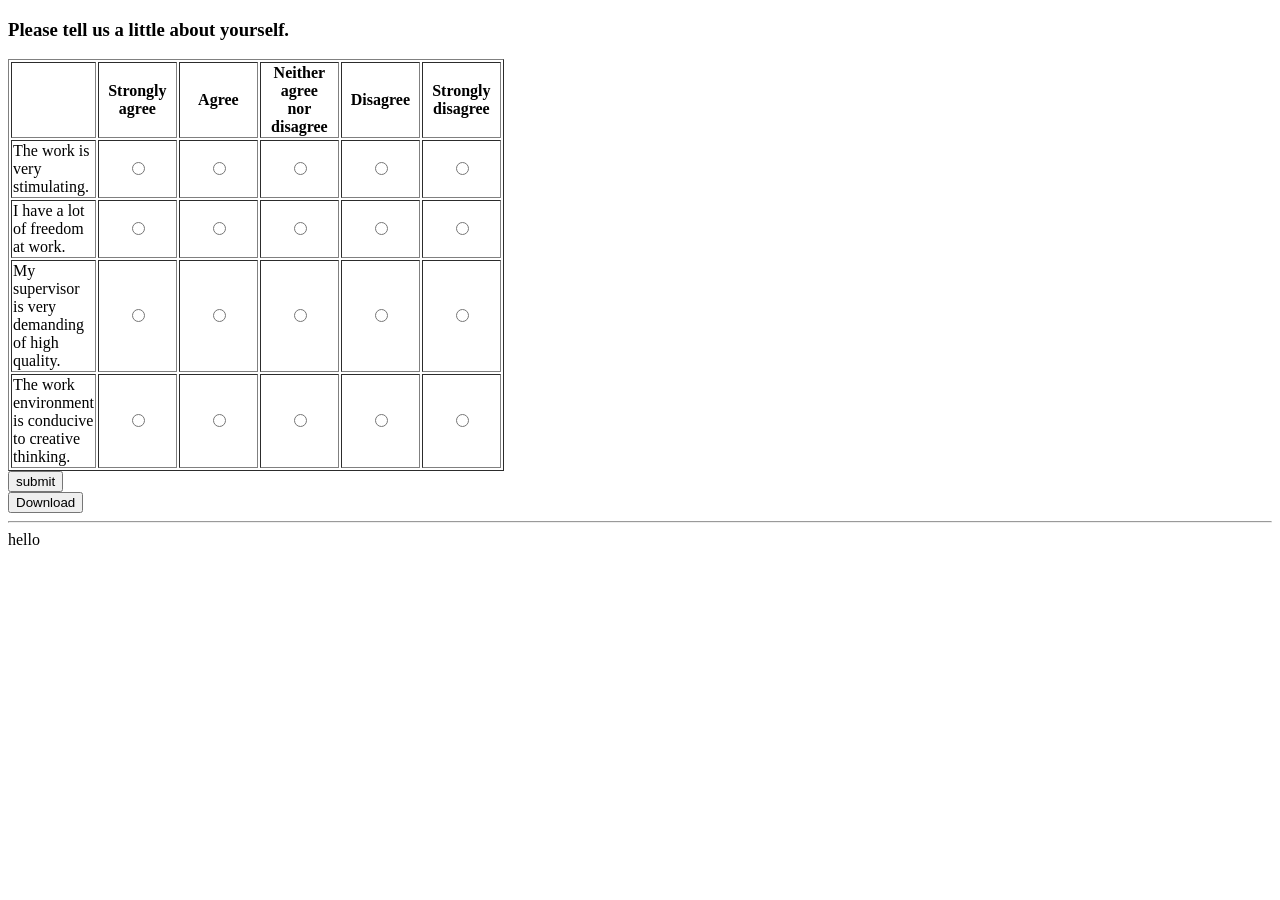
==== index.html @ d1c9959c "main page" ====
<!DOCTYPE html>
<html>
<head>
<!-- Site Title -->
<script type="text/javascript">var publication_date = "December 20, 2018";</script>
<script type="text/javascript">var blog_title = "Online Encryption and Decryption";</script>
<script type="text/javascript" src="js/blog_head.js"></script>
<link rel="stylesheet" href="stylesheets/crypto.css">
<link rel="stylesheet" type="text/css" href="stylesheets/stylesheet.css" media="screen">
<link rel="stylesheet" type="text/css" href="stylesheets/print.css" media="print">
<!-- jQuery library -->
<script src="https://ajax.googleapis.com/ajax/libs/jquery/3.3.1/jquery.min.js"></script>

<!-- Main JavaScript -->
<!-- Crypto Libraries -->

</head>

<body>
<script type="text/javascript" src="js/blog_header.js"></script>

<script type="text/javascript">


function submitForm() {

    var a1 = document.querySelector('input[name="q1"]:checked').value;
    var a2 = document.querySelector('input[name="q2"]:checked').value;
    var c1 = Number(a1) + Number(a2)
    var a3 = document.querySelector('input[name="q3"]:checked').value;
    var a4 = document.querySelector('input[name="q4"]:checked').value;
    var c2 = Number(a3) + Number(a4)
    var res = '';
    if (c1 > c2){
      res = 'Fuck';
    }
    else{
      res = 'open';
    }

    document.getElementById("d").textContent  = res;
    
    return false;



    }

</script>



<div id="main_content_wrap" class="outer">
    <section id="main_content" class="inner">
      


      <FORM >

        <H3>Please tell us a little about yourself. </H3>
        
        
        
        <P>
        
        <TABLE BORDER>
        
        <TR ALIGN=CENTER>
        <TD WIDTH=75> </TD>
        <TD WIDTH=75><B>Strongly<br>agree</B></TD>
        <TD WIDTH=75><B>Agree</B></TD>
        <TD WIDTH=75><B>Neither<br>agree<br>nor<br>disagree</B></TD>
        <TD WIDTH=75><B>Disagree</B></TD>
        <TD WIDTH=75><B>Strongly<br>disagree</B></TD>
        </TR>
        
        <TR ALIGN=CENTER>
        <TD  ALIGN=LEFT>
          The work is very stimulating.</TD>
        <TD><INPUT TYPE="RADIO" NAME="q1" VALUE="1"></TD>
        <TD><INPUT TYPE="RADIO" NAME="q1" VALUE="2"></TD>
        <TD><INPUT TYPE="RADIO" NAME="q1" VALUE="3"></TD>
        <TD><INPUT TYPE="RADIO" NAME="q1" VALUE="4"></TD>
        <TD><INPUT TYPE="RADIO" NAME="q1" VALUE="5"></TD>
        </TR>
        
        <TR ALIGN=CENTER>
        <TD  ALIGN=LEFT>
          I have a lot of freedom at work.</TD>
        <TD><INPUT TYPE="RADIO" NAME="q2" VALUE="1"></TD>
        <TD><INPUT TYPE="RADIO" NAME="q2" VALUE="2"></TD>
        <TD><INPUT TYPE="RADIO" NAME="q2" VALUE="3"></TD>
        <TD><INPUT TYPE="RADIO" NAME="q2" VALUE="4"></TD>
        <TD><INPUT TYPE="RADIO" NAME="q2" VALUE="5"></TD>
        </TR>
        
        <TR ALIGN=CENTER>
        <TD  ALIGN=LEFT>
           My supervisor is very demanding of high quality.</TD>
        <TD><INPUT TYPE="RADIO" NAME="q3" VALUE="1"></TD>
        <TD><INPUT TYPE="RADIO" NAME="q3" VALUE="2"></TD>
        <TD><INPUT TYPE="RADIO" NAME="q3" VALUE="3"></TD>
        <TD><INPUT TYPE="RADIO" NAME="q3" VALUE="4"></TD>
        <TD><INPUT TYPE="RADIO" NAME="q3" VALUE="5"></TD>
        </TR>
        
        <TR ALIGN=CENTER>
        <TD  ALIGN=LEFT>
        The work environment is conducive to creative thinking.</TD>
        <TD><INPUT TYPE="RADIO" NAME="q4" VALUE="1"></TD>
        <TD><INPUT TYPE="RADIO" NAME="q4" VALUE="2"></TD>
        <TD><INPUT TYPE="RADIO" NAME="q4" VALUE="3"></TD>
        <TD><INPUT TYPE="RADIO" NAME="q4" VALUE="4"></TD>
        <TD><INPUT TYPE="RADIO" NAME="q4" VALUE="5"></TD>
        </TR>
        
        </TABLE>
        
     
        <input type="submit" onclick="submitForm()" value="submit" />
        <div>
        <button onclick="submitForm();">Download</button>
      </div>


        <HR>
        
        </FORM>
        <div id='d'>

          <span>hello</span>
        </div>

    </div>
    
  </section>
  <div id='d'></div>

</div>
<script type="text/javascript" src="js/blog_footer.js"></script>
</body>
</html>
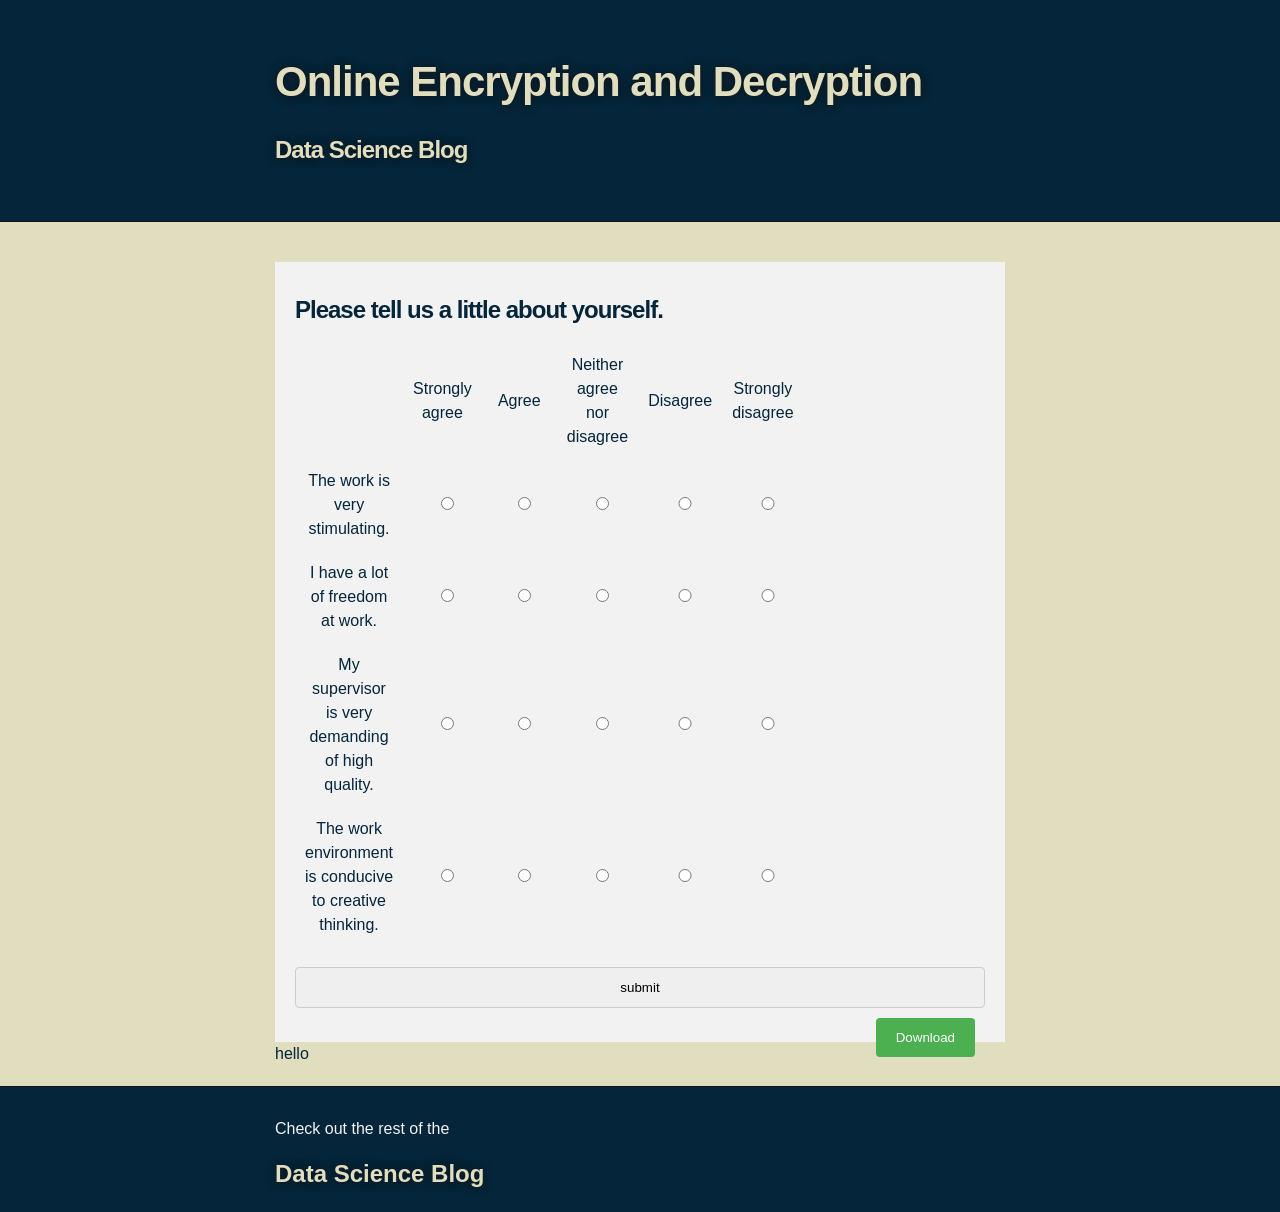
==== commit 39a77a9b: "initiating hackathon" ====
--- a/index.html
+++ b/index.html
@@ -32,14 +32,14 @@
     var c2 = Number(a3) + Number(a4)
     var res = '';
     if (c1 > c2){
-      res = 'Fuck';
+      res = 'trait1';
     }
     else{
-      res = 'open';
+      res = 'train2';
     }
 
     document.getElementById("d").textContent  = res;
-    
+    alert(res)
     return false;
 
 
--- a/stylesheets/crypto.css
+++ b/stylesheets/crypto.css
@@ -0,0 +1,69 @@
+input, select, textarea {
+    width: 100%;
+    padding: 12px;
+    border: 1px solid #ccc;
+    border-radius: 4px;
+    resize: vertical;
+}
+
+label {
+    padding: 12px 12px 12px 0;
+    display: inline-block;
+}
+
+button {
+    background-color: #4CAF50;
+    color: white;
+    padding: 12px 20px;
+    border: none;
+    border-radius: 4px;
+    cursor: pointer;
+    float: right;
+	margin: 10px;
+}
+
+input[type=submit]:hover {
+    background-color: #45a049;
+}
+
+.container {
+    border-radius: 5px;
+    background-color: #f2f2f2;
+    padding: 20px;
+	
+}
+
+.col-25 {
+    float: left;
+    width: 25%;
+    margin-top: 6px;
+}
+
+.col-75 {
+    float: left;
+    width: 75%;
+    margin-top: 6px;
+}
+
+/* Clear floats after the columns */
+.row:after {
+    content: "";
+    display: table;
+    clear: both;
+}
+
+.heading-alignment{
+	padding-bottom: 60px;
+}
+
+/* Responsive layout - when the screen is less than 600px wide, make the two columns stack on top of each other instead of next to each other */
+@media screen and (max-width: 600px) {
+    .col-25, .col-75, input[type=submit] {
+        width: 100%;
+        margin-top: 0;
+    }
+}
+
+* {
+    box-sizing: border-box;
+}
--- a/stylesheets/stylesheet.css
+++ b/stylesheets/stylesheet.css
@@ -0,0 +1,456 @@
+/*******************************************************************************
+Slate Theme for GitHub Pages
+by Jason Costello, @jsncostello
+modified slightly by Brandon Rohrer
+And Finally modified by Sheikh Hanif
+"""
+This Complete blog layout is inspired by the design of Brandon Rohrer github blog
+I have modified it according to my need. Special Thanks to Sir "Brandom Rohrer"
+*******************************************************************************/
+
+@import url(github-light.css);
+
+/*******************************************************************************
+MeyerWeb Reset
+*******************************************************************************/
+
+html, body, div, span, applet, object, iframe,
+h1, h2, h3, h4, h5, h6, p, blockquote, pre,
+a, abbr, acronym, address, big, cite, code,
+del, dfn, em, img, ins, kbd, q, s, samp,
+small, strike, strong, sub, sup, tt, var,
+b, u, i, center,
+dl, dt, dd, ol, ul, li,
+fieldset, form, label, legend,
+table, caption, tbody, tfoot, thead, tr, th, td,
+article, aside, canvas, details, embed,
+figure, figcaption, footer, header, hgroup,
+menu, nav, output, ruby, section, summary,
+time, mark, audio, video {
+  margin: 0;
+  padding: 0;
+  border: 0;
+  font: inherit;
+  vertical-align: baseline;
+}
+
+/* HTML5 display-role reset for older browsers */
+article, aside, details, figcaption, figure,
+footer, header, hgroup, menu, nav, section {
+  display: block;
+}
+
+ol, ul {
+  list-style: none;
+}
+
+table {
+  border-collapse: collapse;
+  border-spacing: 0;
+}
+
+/*******************************************************************************
+Theme Styles
+*******************************************************************************/
+/*
+Retro Rocks palette from SlideStream
+https://www.slideteam.net/blog/9-beautiful-color-palettes-for-designing-powerful-powerpoint-slides/
+#04253a : dark blue
+#e1ddbf : tan
+#4c837a : green
+*/
+
+body {
+  box-sizing: border-box;
+  /*color:#373737;*/
+  color: #04253a;
+  /* background: #212121; */
+  background: #4c837a;
+  font-size: 16px;
+  font-family: 'Myriad Pro', Calibri, Helvetica, Arial, sans-serif;
+  line-height: 1.5;
+  -webkit-font-smoothing: antialiased;
+}
+
+h1, h2, h3, h4, h5, h6 {
+  margin: 10px 0;
+  font-weight: 700;
+  /*color:#222222;*/
+  color: #04253a;
+  font-family: 'Lucida Grande', 'Calibri', Helvetica, Arial, sans-serif;
+  letter-spacing: -1px;
+}
+
+h1 {
+  font-size: 36px;
+  font-weight: 700;
+}
+
+h2 {
+  padding-bottom: 10px;
+  font-size: 32px;
+}
+
+h3 {
+  font-size: 24px;
+}
+
+h4 {
+  font-size: 21px;
+}
+
+h5 {
+  font-size: 18px;
+}
+
+h6 {
+  font-size: 16px;
+}
+
+p {
+  margin: 10px 0 15px 0;
+}
+
+footer p {
+  color: #f2f2f2;
+}
+
+a {
+  text-decoration: none;
+  text-shadow: none;
+  font-weight: 700;
+  color: #000000;
+
+  transition: color 0.5s ease;
+  transition: text-shadow 0.5s ease;
+  -webkit-transition: color 0.5s ease;
+  -webkit-transition: text-shadow 0.5s ease;
+  -moz-transition: color 0.5s ease;
+  -moz-transition: text-shadow 0.5s ease;
+  -o-transition: color 0.5s ease;
+  -o-transition: text-shadow 0.5s ease;
+  -ms-transition: color 0.5s ease;
+  -ms-transition: text-shadow 0.5s ease;
+}
+
+a:visited {
+  /* color: #505050; */
+  color: #4c837a;
+}
+
+a:hover, a:focus {
+  color: #303030;
+  text-decoration: underline;
+}
+
+footer a {
+  color: #F2F2F2;
+  font-weight: 700;
+  text-decoration: none;
+}
+
+em {
+  font-style: italic;
+}
+
+strong {
+  font-weight: bold;
+}
+
+img {
+  display: block;
+  max-width: 739px;
+  padding: 5px;
+  border: 1px solid #ebebeb;
+  margin: 0 auto;
+
+  box-shadow: 0 0 5px #ebebeb;
+  -webkit-box-shadow: 0 0 5px #ebebeb;
+  -moz-box-shadow: 0 0 5px #ebebeb;
+  -o-box-shadow: 0 0 5px #ebebeb;
+  -ms-box-shadow: 0 0 5px #ebebeb;
+}
+
+p img {
+  display: inline;
+  margin: 0;
+  padding: 0;
+  vertical-align: middle;
+  text-align: center;
+  border: none;
+}
+
+pre, code {
+  width: 100%;
+  /*
+  color: #222;
+  background-color: #fff;
+  */
+  color: #4c837a;
+  background: #04253a;
+  font-family: Monaco, "Bitstream Vera Sans Mono", "Lucida Console", Terminal, monospace;
+  font-size: 16px;
+
+  border-radius: 2px;
+  -moz-border-radius: 2px;
+  -webkit-border-radius: 2px;
+}
+
+pre {
+  width: 100%;
+  padding: 10px;
+  box-shadow: 0 0 10px rgba(0,0,0,.1);
+  overflow: auto;
+}
+
+code {
+  padding: 3px;
+  margin: 0 3px;
+  box-shadow: 0 0 10px rgba(0,0,0,.1);
+}
+
+pre code {
+  display: block;
+  box-shadow: none;
+}
+
+blockquote {
+  color: #666;
+  margin-bottom: 20px;
+  padding: 0 0 0 20px;
+  border-left: 3px solid #bbb;
+}
+
+ul, ol, dl {
+  margin-bottom: 15px
+}
+
+ul {
+  list-style-position: inside;
+  list-style: disc;
+  list-style-type: none;
+  padding-left: 20px;
+}
+
+ol {
+  list-style-position: inside;
+  list-style: decimal;
+  padding-left: 20px;
+}
+
+dl dt {
+  font-weight: bold;
+}
+
+dl dd {
+  padding-left: 20px;
+  font-style: italic;
+}
+
+dl p {
+  padding-left: 20px;
+  font-style: italic;
+}
+
+hr {
+  height: 1px;
+  margin-bottom: 5px;
+  border: none;
+  background: url('../images/bg_hr.png') repeat-x center;
+}
+
+table {
+  margin-bottom: 20px;
+  text-align: right;
+ }
+
+th {
+  font-family: 'Lucida Grande', 'Helvetica Neue', Helvetica, Arial, sans-serif;
+  padding: 10px;
+  background: #373737;
+  color: #fff;
+ }
+
+td {
+  padding: 10px;
+  vertical-align: middle;
+  text-align: center;
+ }
+
+form {
+  background: #f2f2f2;
+  padding: 20px;
+}
+
+/*******************************************************************************
+Full-Width Styles
+*******************************************************************************/
+
+.outer {
+  width: 100%;
+}
+
+.inner {
+  position: relative;
+  max-width: 750px;
+  padding: 20px 10px;
+  margin: 0 auto;
+}
+
+#forkme_banner {
+  display: block;
+  position: absolute;
+  top:0;
+  right: 10px;
+  z-index: 10;
+  padding: 10px 50px 10px 10px;
+  color: #fff;
+  background: url('../images/blacktocat.png') #0090ff no-repeat 95% 50%;
+  font-weight: 700;
+  box-shadow: 0 0 10px rgba(0,0,0,.5);
+  border-bottom-left-radius: 2px;
+  border-bottom-right-radius: 2px;
+}
+
+#header_wrap {
+  /* background: #212121;
+  background: -moz-linear-gradient(top, #373737, #212121);
+  background: -webkit-linear-gradient(top, #373737, #212121);
+  background: -ms-linear-gradient(top, #373737, #212121);
+  background: -o-linear-gradient(top, #373737, #212121);
+  background: linear-gradient(top, #373737, #212121);
+  */
+  background: #04253a;
+  /* background: -moz-linear-gradient(top, #08293f, #04253a);
+  background: -webkit-linear-gradient(top, #08293f, #04253a);
+  background: -ms-linear-gradient(top, #08293f, #04253a);
+  background: -o-linear-gradient(top, #08293f, #04253a);
+  background: linear-gradient(top, #08293f, #04253a); */
+}
+
+#header_wrap .inner {
+  padding: 50px 10px 30px 10px;
+}
+
+
+#project_title {
+  margin: 0;
+  /* color: #fff; */
+  color: #e1ddbf;
+  font-size: 42px;
+  font-weight: 700;
+  text-shadow: #111 0px 0px 10px;
+  text-decoration: none;
+}
+
+#project_tagline {
+  /* color: #fff; */
+  color: #e1ddbf;
+  font-size: 24px;
+  font-weight: 700;
+  background: none;
+  text-shadow: #111 0px 0px 10px;
+  text-decoration: none;
+}
+
+.zip_download_link {
+  display: block;
+  float: right;
+  width: 90px;
+  height:70px;
+  text-indent: -5000px;
+  overflow: hidden;
+  background: url(../images/sprite_download.png) no-repeat bottom left;
+}
+
+.tar_download_link {
+  display: block;
+  float: right;
+  width: 90px;
+  height:70px;
+  text-indent: -5000px;
+  overflow: hidden;
+  background: url(../images/sprite_download.png) no-repeat bottom right;
+  margin-left: 10px;
+}
+
+.zip_download_link:hover {
+  background: url(../images/sprite_download.png) no-repeat top left;
+}
+
+.tar_download_link:hover {
+  background: url(../images/sprite_download.png) no-repeat top right;
+}
+<!--
+#main_content_wrap {
+  /* background: #f2f2f2; */
+  background: #e1ddbf;
+  border-top: 1px solid #111;
+  border-bottom: 1px solid #111;
+}
+-->
+#main_content {
+  padding-top: 40px;
+}
+
+#footer_wrap {
+  /* background: #212121; */
+  background: #04253a;
+  text-decoration: none;
+}
+
+
+
+/*******************************************************************************
+Small Device Styles
+*******************************************************************************/
+
+@media screen and (max-width: 580px) {
+  body {
+    font-size:14px;
+  }
+
+  #downloads {
+    display: none;
+  }
+
+  .inner {
+    min-width: 320px;
+    max-width: 580px;
+  }
+
+  #project_title {
+  font-size: 32px;
+  }
+
+  h1 {
+    font-size: 28px;
+  }
+
+  h2 {
+    font-size: 24px;
+  }
+
+  h3 {
+    font-size: 21px;
+  }
+
+  h4 {
+    font-size: 18px;
+  }
+
+  h5 {
+    font-size: 14px;
+  }
+
+  h6 {
+    font-size: 12px;
+  }
+
+  code, pre {
+    min-width: 320px;
+    max-width: 480px;
+    font-size: 11px;
+  }
+
+}
--- a/stylesheets/print.css
+++ b/stylesheets/print.css
@@ -0,0 +1,228 @@
+html, body, div, span, applet, object, iframe,
+h1, h2, h3, h4, h5, h6, p, blockquote, pre,
+a, abbr, acronym, address, big, cite, code,
+del, dfn, em, img, ins, kbd, q, s, samp,
+small, strike, strong, sub, sup, tt, var,
+b, u, i, center,
+dl, dt, dd, ol, ul, li,
+fieldset, form, label, legend,
+table, caption, tbody, tfoot, thead, tr, th, td,
+article, aside, canvas, details, embed,
+figure, figcaption, footer, header, hgroup,
+menu, nav, output, ruby, section, summary,
+time, mark, audio, video {
+  padding: 0;
+  margin: 0;
+  font: inherit;
+  font-size: 100%;
+  vertical-align: baseline;
+  border: 0;
+}
+/* HTML5 display-role reset for older browsers */
+article, aside, details, figcaption, figure,
+footer, header, hgroup, menu, nav, section {
+  display: block;
+}
+body {
+  line-height: 1;
+}
+ol, ul {
+  list-style: none;
+}
+blockquote, q {
+  quotes: none;
+}
+blockquote:before, blockquote:after,
+q:before, q:after {
+  content: '';
+  content: none;
+}
+table {
+  border-spacing: 0;
+  border-collapse: collapse;
+}
+body {
+  font-family: 'Helvetica Neue', Helvetica, Arial, serif;
+  font-size: 13px;
+  line-height: 1.5;
+  color: #000;
+}
+
+a {
+  font-weight: bold;
+  color: #d5000d;
+}
+
+header {
+  padding-top: 35px;
+  padding-bottom: 10px;
+}
+
+header h1 {
+  font-size: 48px;
+  font-weight: bold;
+  line-height: 1.2;
+  color: #303030;
+  letter-spacing: -1px;
+}
+
+header h2 {
+  font-size: 24px;
+  font-weight: normal;
+  line-height: 1.3;
+  color: #aaa;
+  letter-spacing: -1px;
+}
+#downloads {
+  display: none;
+}
+#main_content {
+  padding-top: 20px;
+}
+
+code, pre {
+  margin-bottom: 30px;
+  font-family: Monaco, "Bitstream Vera Sans Mono", "Lucida Console", Terminal;
+  font-size: 12px;
+  color: #222;
+}
+
+code {
+  padding: 0 3px;
+}
+
+pre {
+  padding: 20px;
+  overflow: auto;
+  border: solid 1px #ddd;
+}
+pre code {
+  padding: 0;
+}
+
+ul, ol, dl {
+  margin-bottom: 20px;
+}
+
+
+/* COMMON STYLES */
+
+table {
+  width: 100%;
+  border: 1px solid #ebebeb;
+}
+
+th {
+  font-weight: 500;
+}
+
+td {
+  font-weight: 300;
+  text-align: center;
+  border: 1px solid #ebebeb;
+}
+
+form {
+  padding: 20px;
+  background: #f2f2f2;
+
+}
+
+
+/* GENERAL ELEMENT TYPE STYLES */
+
+h1 {
+  font-size: 2.8em;
+}
+
+h2 {
+  margin-bottom: 8px;
+  font-size: 22px;
+  font-weight: bold;
+  color: #303030;
+}
+
+h3 {
+  margin-bottom: 8px;
+  font-size: 18px;
+  font-weight: bold;
+  color: #d5000d;
+}
+
+h4 {
+  font-size: 16px;
+  font-weight: bold;
+  color: #303030;
+}
+
+h5 {
+  font-size: 1em;
+  color: #303030;
+}
+
+h6 {
+  font-size: .8em;
+  color: #303030;
+}
+
+p {
+  margin-bottom: 20px;
+  font-weight: 300;
+}
+
+a {
+  text-decoration: none;
+}
+
+p a {
+  font-weight: 400;
+}
+
+blockquote {
+  padding: 0 0 0 30px;
+  margin-bottom: 20px;
+  font-size: 1.6em;
+  border-left: 10px solid #e9e9e9;
+}
+
+ul li {
+  list-style-position: inside;
+  list-style: disc;
+  padding-left: 20px;
+}
+
+ol li {
+  list-style-position: inside;
+  list-style: decimal;
+  padding-left: 3px;
+}
+
+dl dd {
+  font-style: italic;
+  font-weight: 100;
+}
+
+footer {
+  padding-top: 20px;
+  padding-bottom: 30px;
+  margin-top: 40px;
+  font-size: 13px;
+  color: #aaa;
+}
+
+footer a {
+  color: #666;
+}
+
+/* MISC */
+.clearfix:after {
+  display: block;
+  height: 0;
+  clear: both;
+  visibility: hidden;
+  content: '.';
+}
+
+.clearfix {display: inline-block;}
+* html .clearfix {height: 1%;}
+.clearfix {display: block;}
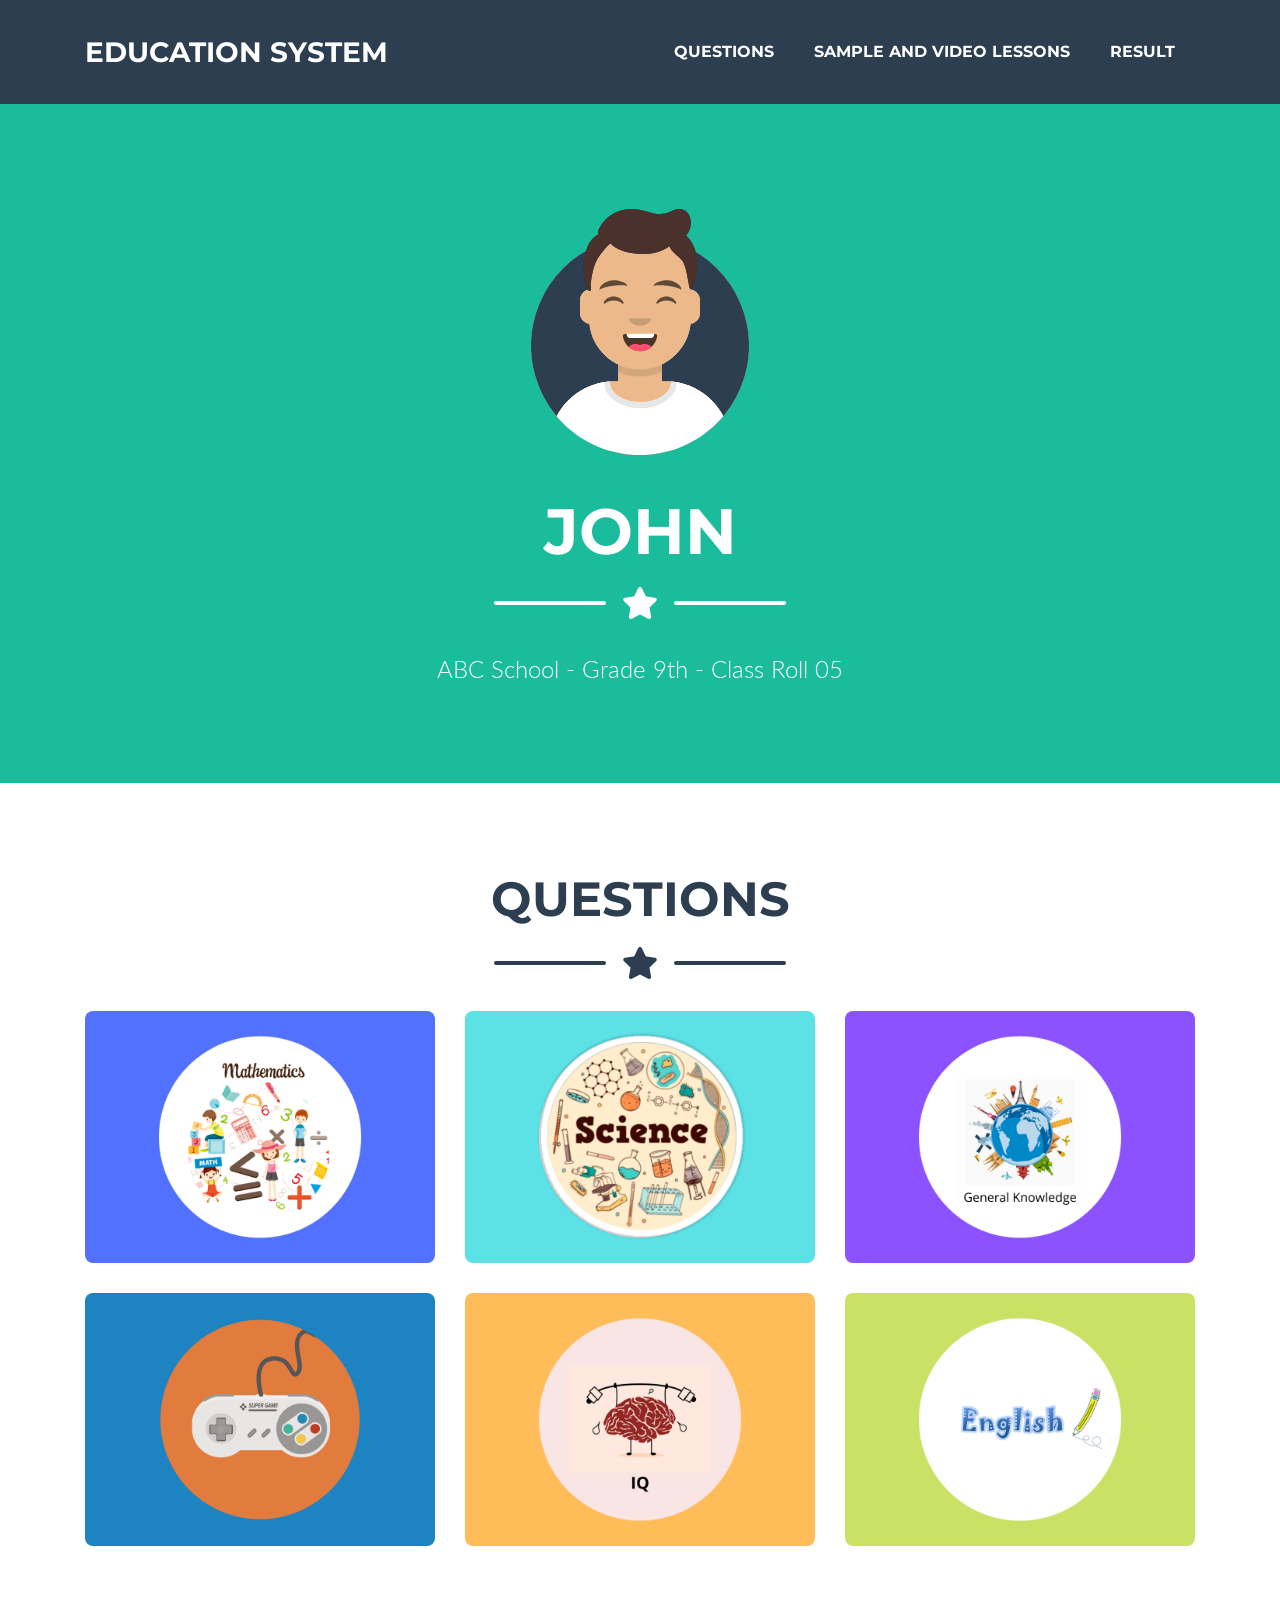
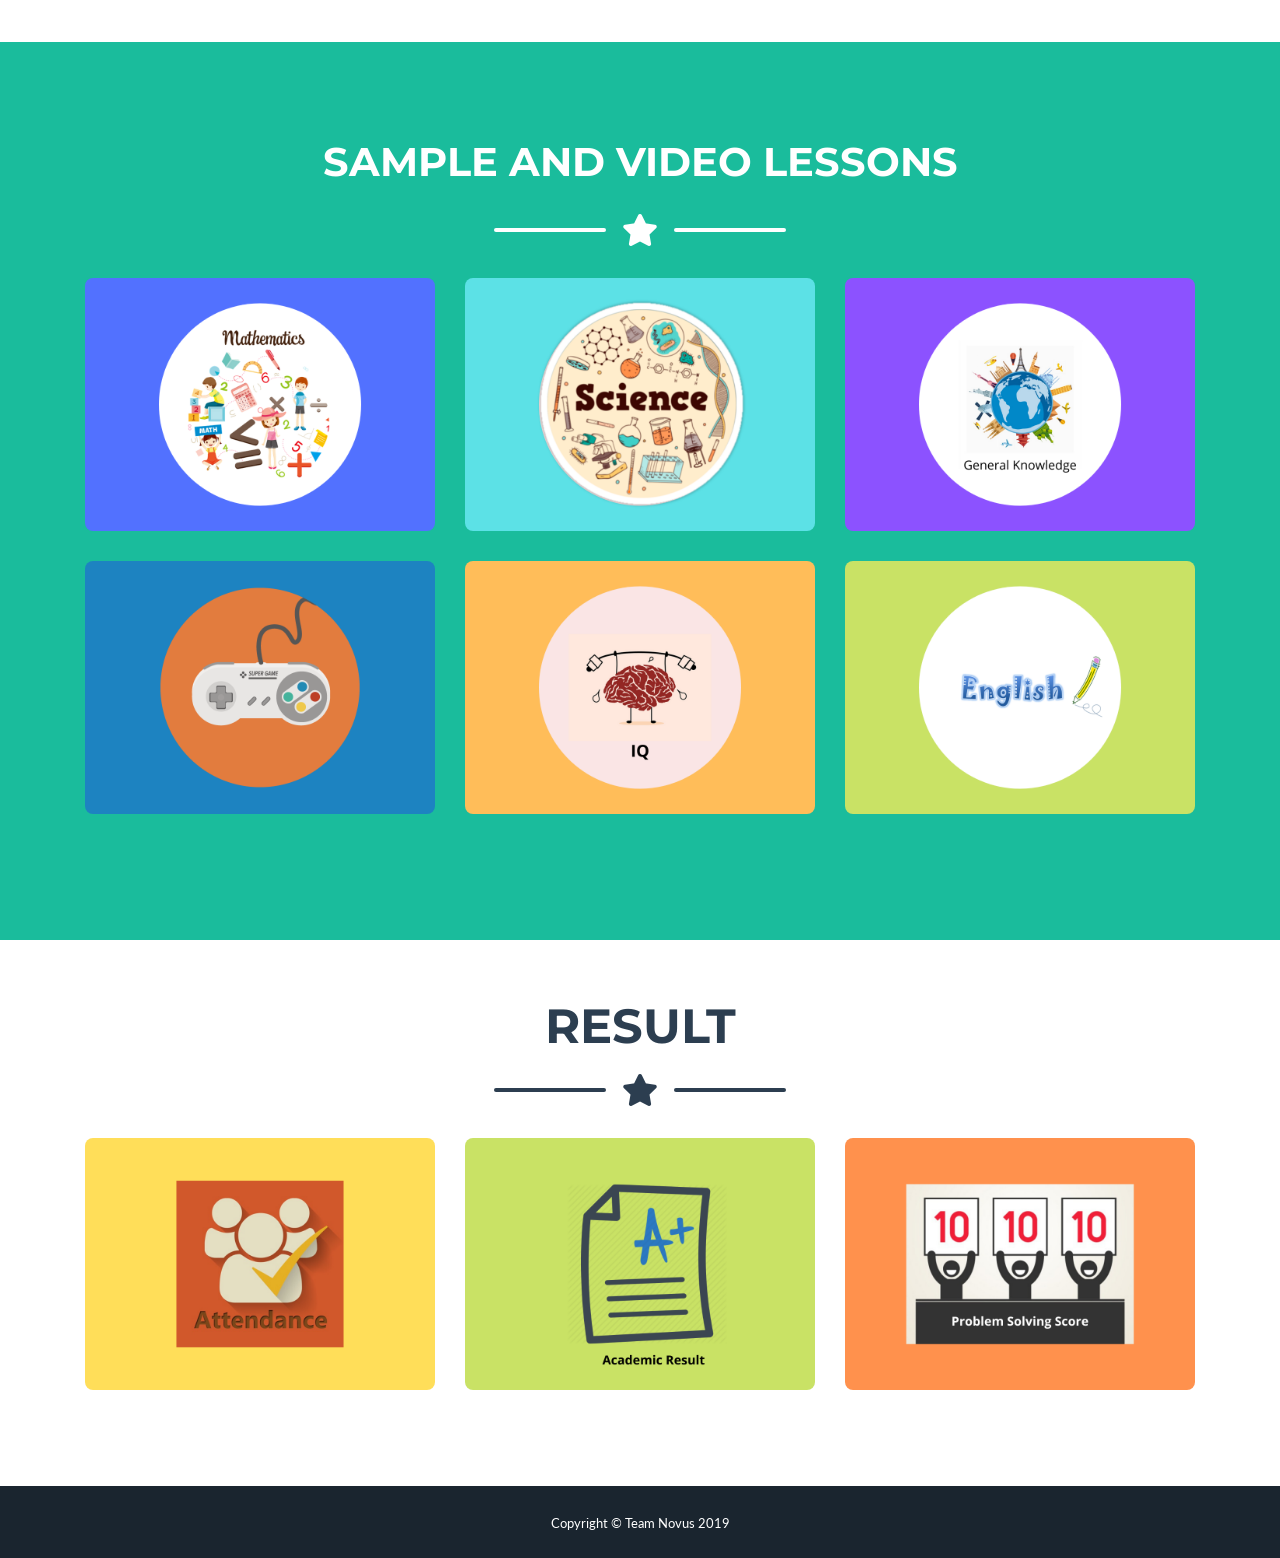
==== commit 5180ec8d: "main page initiated" ====
--- a/index.html
+++ b/index.html
@@ -1,142 +1,1011 @@
-<!DOCTYPE html>
-<html>
-<head>
-<!-- Site Title -->
-<script type="text/javascript">var publication_date = "December 20, 2018";</script>
-<script type="text/javascript">var blog_title = "Online Encryption and Decryption";</script>
-<script type="text/javascript" src="js/blog_head.js"></script>
-<link rel="stylesheet" href="stylesheets/crypto.css">
-<link rel="stylesheet" type="text/css" href="stylesheets/stylesheet.css" media="screen">
-<link rel="stylesheet" type="text/css" href="stylesheets/print.css" media="print">
-<!-- jQuery library -->
-<script src="https://ajax.googleapis.com/ajax/libs/jquery/3.3.1/jquery.min.js"></script>
-
-<!-- Main JavaScript -->
-<!-- Crypto Libraries -->
-
-</head>
-
-<body>
-<script type="text/javascript" src="js/blog_header.js"></script>
-
-<script type="text/javascript">
-
-
-function submitForm() {
-
-    var a1 = document.querySelector('input[name="q1"]:checked').value;
-    var a2 = document.querySelector('input[name="q2"]:checked').value;
-    var c1 = Number(a1) + Number(a2)
-    var a3 = document.querySelector('input[name="q3"]:checked').value;
-    var a4 = document.querySelector('input[name="q4"]:checked').value;
-    var c2 = Number(a3) + Number(a4)
-    var res = '';
-    if (c1 > c2){
-      res = 'trait1';
-    }
-    else{
-      res = 'train2';
-    }
-
-    document.getElementById("d").textContent  = res;
-    alert(res)
-    return false;
-
-
-
-    }
-
-</script>
-
-
-
-<div id="main_content_wrap" class="outer">
-    <section id="main_content" class="inner">
-      
-
-
-      <FORM >
-
-        <H3>Please tell us a little about yourself. </H3>
-        
-        
-        
-        <P>
-        
-        <TABLE BORDER>
-        
-        <TR ALIGN=CENTER>
-        <TD WIDTH=75> </TD>
-        <TD WIDTH=75><B>Strongly<br>agree</B></TD>
-        <TD WIDTH=75><B>Agree</B></TD>
-        <TD WIDTH=75><B>Neither<br>agree<br>nor<br>disagree</B></TD>
-        <TD WIDTH=75><B>Disagree</B></TD>
-        <TD WIDTH=75><B>Strongly<br>disagree</B></TD>
-        </TR>
-        
-        <TR ALIGN=CENTER>
-        <TD  ALIGN=LEFT>
-          The work is very stimulating.</TD>
-        <TD><INPUT TYPE="RADIO" NAME="q1" VALUE="1"></TD>
-        <TD><INPUT TYPE="RADIO" NAME="q1" VALUE="2"></TD>
-        <TD><INPUT TYPE="RADIO" NAME="q1" VALUE="3"></TD>
-        <TD><INPUT TYPE="RADIO" NAME="q1" VALUE="4"></TD>
-        <TD><INPUT TYPE="RADIO" NAME="q1" VALUE="5"></TD>
-        </TR>
-        
-        <TR ALIGN=CENTER>
-        <TD  ALIGN=LEFT>
-          I have a lot of freedom at work.</TD>
-        <TD><INPUT TYPE="RADIO" NAME="q2" VALUE="1"></TD>
-        <TD><INPUT TYPE="RADIO" NAME="q2" VALUE="2"></TD>
-        <TD><INPUT TYPE="RADIO" NAME="q2" VALUE="3"></TD>
-        <TD><INPUT TYPE="RADIO" NAME="q2" VALUE="4"></TD>
-        <TD><INPUT TYPE="RADIO" NAME="q2" VALUE="5"></TD>
-        </TR>
-        
-        <TR ALIGN=CENTER>
-        <TD  ALIGN=LEFT>
-           My supervisor is very demanding of high quality.</TD>
-        <TD><INPUT TYPE="RADIO" NAME="q3" VALUE="1"></TD>
-        <TD><INPUT TYPE="RADIO" NAME="q3" VALUE="2"></TD>
-        <TD><INPUT TYPE="RADIO" NAME="q3" VALUE="3"></TD>
-        <TD><INPUT TYPE="RADIO" NAME="q3" VALUE="4"></TD>
-        <TD><INPUT TYPE="RADIO" NAME="q3" VALUE="5"></TD>
-        </TR>
-        
-        <TR ALIGN=CENTER>
-        <TD  ALIGN=LEFT>
-        The work environment is conducive to creative thinking.</TD>
-        <TD><INPUT TYPE="RADIO" NAME="q4" VALUE="1"></TD>
-        <TD><INPUT TYPE="RADIO" NAME="q4" VALUE="2"></TD>
-        <TD><INPUT TYPE="RADIO" NAME="q4" VALUE="3"></TD>
-        <TD><INPUT TYPE="RADIO" NAME="q4" VALUE="4"></TD>
-        <TD><INPUT TYPE="RADIO" NAME="q4" VALUE="5"></TD>
-        </TR>
-        
-        </TABLE>
-        
-     
-        <input type="submit" onclick="submitForm()" value="submit" />
-        <div>
-        <button onclick="submitForm();">Download</button>
-      </div>
-
-
-        <HR>
-        
-        </FORM>
-        <div id='d'>
-
-          <span>hello</span>
-        </div>
-
-    </div>
-    
-  </section>
-  <div id='d'></div>
-
-</div>
-<script type="text/javascript" src="js/blog_footer.js"></script>
-</body>
-</html>
+<!DOCTYPE html>
+<html lang="en">
+
+<head>
+
+  <meta charset="utf-8">
+  <meta name="viewport" content="width=device-width, initial-scale=1, shrink-to-fit=no">
+  <meta name="description" content="">
+  <meta name="author" content="">
+
+  <title>Education System</title>
+
+  <!-- Custom fonts for this theme -->
+  <link href="vendor/fontawesome-free/css/all.min.css" rel="stylesheet" type="text/css">
+  <link href="https://fonts.googleapis.com/css?family=Montserrat:400,700" rel="stylesheet" type="text/css">
+  <link href="https://fonts.googleapis.com/css?family=Lato:400,700,400italic,700italic" rel="stylesheet" type="text/css">
+
+  <!-- Theme CSS -->
+  <link href="css/freelancer.min.css" rel="stylesheet">
+
+</head>
+
+<body id="page-top">
+
+  <!-- Navigation -->
+  <nav class="navbar navbar-expand-lg bg-secondary text-uppercase fixed-top" id="mainNav">
+    <div class="container">
+      <a class="navbar-brand js-scroll-trigger" href="#page-top">Education System</a>
+      <button class="navbar-toggler navbar-toggler-right text-uppercase font-weight-bold bg-primary text-white rounded" type="button" data-toggle="collapse" data-target="#navbarResponsive" aria-controls="navbarResponsive" aria-expanded="false" aria-label="Toggle navigation">
+        Menu
+        <i class="fas fa-bars"></i>
+      </button>
+      <div class="collapse navbar-collapse" id="navbarResponsive">
+        <ul class="navbar-nav ml-auto">
+          <li class="nav-item mx-0 mx-lg-1">
+            <a class="nav-link py-3 px-0 px-lg-3 rounded js-scroll-trigger" href="#portfolio">Questions</a>
+          </li>
+          <li class="nav-item mx-0 mx-lg-1">
+            <a class="nav-link py-3 px-0 px-lg-3 rounded js-scroll-trigger" href="#about">Sample and Video Lessons</a>
+          </li>
+          <li class="nav-item mx-0 mx-lg-1">
+            <a class="nav-link py-3 px-0 px-lg-3 rounded js-scroll-trigger" href="#contact">Result</a>
+          </li>
+        </ul>
+      </div>
+    </div>
+  </nav>
+
+  <!-- Masthead -->
+  <header class="masthead bg-primary text-white text-center">
+    <div class="container d-flex align-items-center flex-column">
+
+      <!-- Masthead Avatar Image -->
+      <img class="masthead-avatar mb-5" src="img/avataaars.svg" alt="">
+
+      <!-- Masthead Heading -->
+      <h1 class="masthead-heading text-uppercase mb-0">John</h1>
+
+      <!-- Icon Divider -->
+      <div class="divider-custom divider-light">
+        <div class="divider-custom-line"></div>
+        <div class="divider-custom-icon">
+          <i class="fas fa-star"></i>
+        </div>
+        <div class="divider-custom-line"></div>
+      </div>
+
+      <!-- Masthead Subheading -->
+      <p class="masthead-subheading font-weight-light mb-0">ABC School - Grade 9th - Class Roll 05</p>
+
+    </div>
+  </header>
+
+  <!-- Portfolio Section -->
+  <section class="page-section portfolio" id="portfolio">
+    <div class="container">
+
+      <!-- Portfolio Section Heading -->
+      <h2 class="page-section-heading text-center text-uppercase text-secondary mb-0">Questions</h2>
+
+      <!-- Icon Divider -->
+      <div class="divider-custom">
+        <div class="divider-custom-line"></div>
+        <div class="divider-custom-icon">
+          <i class="fas fa-star"></i>
+        </div>
+        <div class="divider-custom-line"></div>
+      </div>
+
+      <!-- Portfolio Grid Items -->
+      <div class="row">
+
+        <!-- Portfolio Item 1 -->
+        <div class="col-md-6 col-lg-4">
+          <div class="portfolio-item mx-auto" data-toggle="modal" data-target="#portfolioModal1">
+            <div class="portfolio-item-caption d-flex align-items-center justify-content-center h-100 w-100">
+              <div class="portfolio-item-caption-content text-center text-white">
+                <i class="fas fa-pen fa-3x"></i>
+              </div>
+            </div>
+            <img class="img-fluid" src="img/portfolio/math.png" alt="">
+          </div>
+        </div>
+
+        <!-- Portfolio Item 2 -->
+        <div class="col-md-6 col-lg-4">
+          <div class="portfolio-item mx-auto" data-toggle="modal" data-target="#portfolioModal2">
+            <div class="portfolio-item-caption d-flex align-items-center justify-content-center h-100 w-100">
+              <div class="portfolio-item-caption-content text-center text-white">
+                <i class="fas fa-pen fa-3x"></i>
+              </div>
+            </div>
+            <img class="img-fluid" src="img/portfolio/sc.png" alt="">
+          </div>
+        </div>
+
+        <!-- Portfolio Item 3 -->
+        <div class="col-md-6 col-lg-4">
+          <div class="portfolio-item mx-auto" data-toggle="modal" data-target="#portfolioModal3">
+            <div class="portfolio-item-caption d-flex align-items-center justify-content-center h-100 w-100">
+              <div class="portfolio-item-caption-content text-center text-white">
+                <i class="fas fa-pen fa-3x"></i>
+              </div>
+            </div>
+            <img class="img-fluid" src="img/portfolio/gk.png" alt="">
+          </div>
+        </div>
+
+        <!-- Portfolio Item 4 -->
+        <div class="col-md-6 col-lg-4">
+          <div class="portfolio-item mx-auto" data-toggle="modal" data-target="#portfolioModal4">
+            <div class="portfolio-item-caption d-flex align-items-center justify-content-center h-100 w-100">
+              <div class="portfolio-item-caption-content text-center text-white">
+                <i class="fas fa-paper-plane fa-3x"></i>
+              </div>
+            </div>
+            <img class="img-fluid" src="img/portfolio/game.png" alt="">
+          </div>
+        </div>
+
+        <!-- Portfolio Item 5 -->
+        <div class="col-md-6 col-lg-4">
+          <div class="portfolio-item mx-auto" data-toggle="modal" data-target="#portfolioModal5">
+            <div class="portfolio-item-caption d-flex align-items-center justify-content-center h-100 w-100">
+              <div class="portfolio-item-caption-content text-center text-white">
+                <i class="fas fa-pen fa-3x"></i>
+              </div>
+            </div>
+            <img class="img-fluid" src="img/portfolio/iq.png" alt="">
+          </div>
+        </div>
+
+        <!-- Portfolio Item 6 -->
+        <div class="col-md-6 col-lg-4">
+          <div class="portfolio-item mx-auto" data-toggle="modal" data-target="#portfolioModal6">
+            <div class="portfolio-item-caption d-flex align-items-center justify-content-center h-100 w-100">
+              <div class="portfolio-item-caption-content text-center text-white">
+                <i class="fas fa-pen fa-3x"></i>
+              </div>
+            </div>
+            <img class="img-fluid" src="img/portfolio/eng.png" alt="">
+          </div>
+        </div>
+
+      </div>
+      <!-- /.row -->
+
+    </div>
+  </section>
+
+  <!-- About Section -->
+  <section class="bg-primary page-section portfolio" id="about">
+    <div class="container">
+
+      <!-- About Section Heading -->
+      <h1 class="masthead-heading text-uppercase mb-0 text-center text-white">Sample and Video Lessons</h1>
+
+      <!-- Icon Divider -->
+      <div class="divider-custom divider-light">
+        <div class="divider-custom-line"></div>
+        <div class="divider-custom-icon">
+          <i class="fas fa-star"></i>
+        </div>
+        <div class="divider-custom-line"></div>
+      </div>
+
+      <!-- Portfolio Grid Items -->
+      <div class="row">
+
+        <!-- Portfolio Item 1 -->
+        <div class="col-md-6 col-lg-4">
+          <div class="portfolio-item mx-auto" data-toggle="modal" data-target="#sModal1">
+            <div class="portfolio-item-caption d-flex align-items-center justify-content-center h-100 w-100">
+              <div class="portfolio-item-caption-content text-center text-white">
+                <i class="fas fa-pen fa-3x"></i>
+              </div>
+            </div>
+            <img class="img-fluid" src="img/portfolio/math.png" alt="">
+          </div>
+        </div>
+
+        <!-- Portfolio Item 2 -->
+        <div class="col-md-6 col-lg-4">
+          <div class="portfolio-item mx-auto" data-toggle="modal" data-target="#sModal2">
+            <div class="portfolio-item-caption d-flex align-items-center justify-content-center h-100 w-100">
+              <div class="portfolio-item-caption-content text-center text-white">
+                <i class="fas fa-pen fa-3x"></i>
+              </div>
+            </div>
+            <img class="img-fluid" src="img/portfolio/sc.png" alt="">
+          </div>
+        </div>
+
+        <!-- Portfolio Item 3 -->
+        <div class="col-md-6 col-lg-4">
+          <div class="portfolio-item mx-auto" data-toggle="modal" data-target="#sModal3">
+            <div class="portfolio-item-caption d-flex align-items-center justify-content-center h-100 w-100">
+              <div class="portfolio-item-caption-content text-center text-white">
+                <i class="fas fa-pen fa-3x"></i>
+              </div>
+            </div>
+            <img class="img-fluid" src="img/portfolio/gk.png" alt="">
+          </div>
+        </div>
+
+        <!-- Portfolio Item 4 -->
+        <div class="col-md-6 col-lg-4">
+          <div class="portfolio-item mx-auto" data-toggle="modal" data-target="#sModal4">
+            <div class="portfolio-item-caption d-flex align-items-center justify-content-center h-100 w-100">
+              <div class="portfolio-item-caption-content text-center text-white">
+                <i class="fas fa-paper-plane fa-3x"></i>
+              </div>
+            </div>
+            <img class="img-fluid" src="img/portfolio/game.png" alt="">
+          </div>
+        </div>
+
+        <!-- Portfolio Item 5 -->
+        <div class="col-md-6 col-lg-4">
+          <div class="portfolio-item mx-auto" data-toggle="modal" data-target="#sModal5">
+            <div class="portfolio-item-caption d-flex align-items-center justify-content-center h-100 w-100">
+              <div class="portfolio-item-caption-content text-center text-white">
+                <i class="fas fa-pen fa-3x"></i>
+              </div>
+            </div>
+            <img class="img-fluid" src="img/portfolio/iq.png" alt="">
+          </div>
+        </div>
+
+        <!-- Portfolio Item 6 -->
+        <div class="col-md-6 col-lg-4">
+          <div class="portfolio-item mx-auto" data-toggle="modal" data-target="#sModal6">
+            <div class="portfolio-item-caption d-flex align-items-center justify-content-center h-100 w-100">
+              <div class="portfolio-item-caption-content text-center text-white">
+                <i class="fas fa-pen fa-3x"></i>
+              </div>
+            </div>
+            <img class="img-fluid" src="img/portfolio/eng.png" alt="">
+          </div>
+        </div>
+
+      </div>
+      <!-- /.row -->
+
+    </div>
+  </section>
+
+  <!-- Contact Section -->
+  <section class="page-section portfolio" id="contact">
+    <div class="container">
+
+      <!-- Contact Section Heading -->
+      <h2 class="page-section-heading text-center text-uppercase text-secondary mb-0">Result</h2>
+
+      <!-- Icon Divider -->
+      <div class="divider-custom">
+        <div class="divider-custom-line"></div>
+        <div class="divider-custom-icon">
+          <i class="fas fa-star"></i>
+        </div>
+        <div class="divider-custom-line"></div>
+      </div>
+
+      <!-- Contact Section Form -->
+      <!-- Portfolio Grid Items -->
+      <div class="row">
+
+        <!-- Portfolio Item 1 -->
+        <div class="col-md-6 col-lg-4">
+          <div class="portfolio-item mx-auto" data-toggle="modal" data-target="#rModal1">
+            <div class="portfolio-item-caption d-flex align-items-center justify-content-center h-100 w-100">
+              <div class="portfolio-item-caption-content text-center text-white">
+                <i class="fas fa-share fa-3x"></i>
+              </div>
+            </div>
+            <img class="img-fluid" src="img/portfolio/at.png" alt="">
+          </div>
+        </div>
+
+        <!-- Portfolio Item 2 -->
+        <div class="col-md-6 col-lg-4">
+          <div class="portfolio-item mx-auto" data-toggle="modal" data-target="#rModal2">
+            <div class="portfolio-item-caption d-flex align-items-center justify-content-center h-100 w-100">
+              <div class="portfolio-item-caption-content text-center text-white">
+                <i class="fas fa-share fa-3x"></i>
+              </div>
+            </div>
+            <img class="img-fluid" src="img/portfolio/ar.png" alt="">
+          </div>
+        </div>
+
+        <!-- Portfolio Item 3 -->
+        <div class="col-md-6 col-lg-4">
+          <div class="portfolio-item mx-auto" data-toggle="modal" data-target="#rModal3">
+            <div class="portfolio-item-caption d-flex align-items-center justify-content-center h-100 w-100">
+              <div class="portfolio-item-caption-content text-center text-white">
+                <i class="fas fa-share fa-3x"></i>
+              </div>
+            </div>
+            <img class="img-fluid" src="img/portfolio/ps.png" alt="">
+          </div>
+        </div>
+
+        
+
+      </div>
+      <!-- /.row -->
+
+    </div>
+  </section>
+
+  
+
+  <!-- Copyright Section -->
+  <section class="copyright py-4 text-center text-white">
+    <div class="container">
+      <small>Copyright &copy; Team Novus 2019</small>
+    </div>
+  </section>
+
+  <!-- Scroll to Top Button (Only visible on small and extra-small screen sizes) -->
+  <div class="scroll-to-top d-lg-none position-fixed ">
+    <a class="js-scroll-trigger d-block text-center text-white rounded" href="#page-top">
+      <i class="fa fa-chevron-up"></i>
+    </a>
+  </div>
+
+  <!-- Portfolio Modals -->
+
+  <!-- Portfolio Modal 1 -->
+  <div class="portfolio-modal modal fade" id="portfolioModal1" tabindex="-1" role="dialog" aria-labelledby="portfolioModal1Label" aria-hidden="true">
+    <div class="modal-dialog modal-xl" role="document">
+      <div class="modal-content">
+        <button type="button" class="close" data-dismiss="modal" aria-label="Close">
+          <span aria-hidden="true">
+            <i class="fas fa-times"></i>
+          </span>
+        </button>
+        <div class="modal-body text-center">
+          <div class="container">
+            <div class="row justify-content-center">
+              <div class="col-lg-8">
+                <!-- Portfolio Modal - Title -->
+                <h2 class="portfolio-modal-title text-secondary text-uppercase mb-0">Mathematics</h2>
+                <!-- Icon Divider -->
+                <div class="divider-custom">
+                  <div class="divider-custom-line"></div>
+                  <div class="divider-custom-icon">
+                    <i class="fas fa-star"></i>
+                  </div>
+                  <div class="divider-custom-line"></div>
+                </div>
+                <!-- Portfolio Modal - Image -->
+                <img class="img-fluid rounded mb-5" src="img/portfolio/cabin.png" alt="">
+                <!-- Portfolio Modal - Text -->
+                <p class="mb-15">Using only addition, how do you add eight 8's and get the number 1000?</p>
+                <p class="mb-15">Answer: <input type="text" name="FirstName"></p>
+                <button class="btn btn-primary" href="#" data-dismiss="modal">
+                  
+                  Submit
+                </button>
+              </div>
+            </div>
+          </div>
+        </div>
+      </div>
+    </div>
+  </div>
+
+  <!-- Portfolio Modal 2 -->
+  <div class="portfolio-modal modal fade" id="portfolioModal2" tabindex="-1" role="dialog" aria-labelledby="portfolioModal2Label" aria-hidden="true">
+    <div class="modal-dialog modal-xl" role="document">
+      <div class="modal-content">
+        <button type="button" class="close" data-dismiss="modal" aria-label="Close">
+          <span aria-hidden="true">
+            <i class="fas fa-times"></i>
+          </span>
+        </button>
+        <div class="modal-body text-center">
+          <div class="container">
+            <div class="row justify-content-center">
+              <div class="col-lg-8">
+                <!-- Portfolio Modal - Title -->
+                <h2 class="portfolio-modal-title text-secondary text-uppercase mb-0">Science</h2>
+                <!-- Icon Divider -->
+                <div class="divider-custom">
+                  <div class="divider-custom-line"></div>
+                  <div class="divider-custom-icon">
+                    <i class="fas fa-star"></i>
+                  </div>
+                  <div class="divider-custom-line"></div>
+                </div>
+                <!-- Portfolio Modal - Image -->
+                <img class="img-fluid rounded mb-5" src="img/portfolio/cake.png" alt="">
+                <!-- Portfolio Modal - Text -->
+                <p class="mb-15">A magnifying glass is what type of lens?</p>
+                <p class="mb-15">Answer: <input type="text" name="FirstName"></p>
+                <button class="btn btn-primary" href="#" data-dismiss="modal">
+                 
+                  Submit
+                </button>
+              </div>
+            </div>
+          </div>
+        </div>
+      </div>
+    </div>
+  </div>
+
+  <!-- Portfolio Modal 3 -->
+  <div class="portfolio-modal modal fade" id="portfolioModal3" tabindex="-1" role="dialog" aria-labelledby="portfolioModal3Label" aria-hidden="true">
+    <div class="modal-dialog modal-xl" role="document">
+      <div class="modal-content">
+        <button type="button" class="close" data-dismiss="modal" aria-label="Close">
+          <span aria-hidden="true">
+            <i class="fas fa-times"></i>
+          </span>
+        </button>
+        <div class="modal-body text-center">
+          <div class="container">
+            <div class="row justify-content-center">
+              <div class="col-lg-8">
+                <!-- Portfolio Modal - Title -->
+                <h2 class="portfolio-modal-title text-secondary text-uppercase mb-0">General Knowledge</h2>
+                <!-- Icon Divider -->
+                <div class="divider-custom">
+                  <div class="divider-custom-line"></div>
+                  <div class="divider-custom-icon">
+                    <i class="fas fa-star"></i>
+                  </div>
+                  <div class="divider-custom-line"></div>
+                </div>
+                <!-- Portfolio Modal - Image -->
+                <img class="img-fluid rounded mb-5" src="img/portfolio/circus.png" alt="">
+                <!-- Portfolio Modal - Text -->
+                <p class="mb-15">Name the city previously known as Byzantium and Constantinople.</p>
+                <p class="mb-15">Answer: <input type="text" name="FirstName"></p>
+                <button class="btn btn-primary" href="#" data-dismiss="modal">
+              
+                  Submit
+                </button>
+              </div>
+            </div>
+          </div>
+        </div>
+      </div>
+    </div>
+  </div>
+
+  <!-- Portfolio Modal 4 -->
+  <div class="portfolio-modal modal fade" id="portfolioModal4" tabindex="-1" role="dialog" aria-labelledby="portfolioModal4Label" aria-hidden="true">
+    <div class="modal-dialog modal-xl" role="document">
+      <div class="modal-content">
+        <button type="button" class="close" data-dismiss="modal" aria-label="Close">
+          <span aria-hidden="true">
+            <i class="fas fa-times"></i>
+          </span>
+        </button>
+        <div class="modal-body text-center">
+          <div class="container">
+            <div class="row justify-content-center">
+              <div class="col-lg-8">
+                <!-- Portfolio Modal - Title -->
+                <h2 class="portfolio-modal-title text-secondary text-uppercase mb-0">Fun Game</h2>
+                <!-- Icon Divider -->
+                <div class="divider-custom">
+                  <div class="divider-custom-line"></div>
+                  <div class="divider-custom-icon">
+                    <i class="fas fa-star"></i>
+                  </div>
+                  <div class="divider-custom-line"></div>
+                </div>
+                <!-- Portfolio Modal - Image -->
+                <img class="img-fluid rounded mb-5" src="img/portfolio/game.png" alt="">
+                <!-- Portfolio Modal - Text -->
+                <p class="mb-5"></p>
+                <button class="btn btn-primary" href="#" data-dismiss="modal">
+                  <i class="fas fa-times fa-fw"></i>
+                  Close Window
+                </button>
+              </div>
+            </div>
+          </div>
+        </div>
+      </div>
+    </div>
+  </div>
+
+  <!-- Portfolio Modal 5 -->
+  <div class="portfolio-modal modal fade" id="portfolioModal5" tabindex="-1" role="dialog" aria-labelledby="portfolioModal5Label" aria-hidden="true">
+    <div class="modal-dialog modal-xl" role="document">
+      <div class="modal-content">
+        <button type="button" class="close" data-dismiss="modal" aria-label="Close">
+          <span aria-hidden="true">
+            <i class="fas fa-times"></i>
+          </span>
+        </button>
+        <div class="modal-body text-center">
+          <div class="container">
+            <div class="row justify-content-center">
+              <div class="col-lg-8">
+                <!-- Portfolio Modal - Title -->
+                <h2 class="portfolio-modal-title text-secondary text-uppercase mb-0">IQ</h2>
+                <!-- Icon Divider -->
+                <div class="divider-custom">
+                  <div class="divider-custom-line"></div>
+                  <div class="divider-custom-icon">
+                    <i class="fas fa-star"></i>
+                  </div>
+                  <div class="divider-custom-line"></div>
+                </div>
+                <!-- Portfolio Modal - Image -->
+                <img class="img-fluid rounded mb-5" src="img/portfolio/safe.png" alt="">
+                <!-- Portfolio Modal - Text -->
+                <p class="mb-15">If you throw a red stone into the blue sea, what it will become?</p>
+                <p class="mb-15">Answer: <input type="text" name="FirstName"></p>
+                <button class="btn btn-primary" href="#" data-dismiss="modal">
+                  Submit
+                </button>
+              </div>
+            </div>
+          </div>
+        </div>
+      </div>
+    </div>
+  </div>
+
+  <!-- Portfolio Modal 6 -->
+  <div class="portfolio-modal modal fade" id="portfolioModal6" tabindex="-1" role="dialog" aria-labelledby="portfolioModal6Label" aria-hidden="true">
+    <div class="modal-dialog modal-xl" role="document">
+      <div class="modal-content">
+        <button type="button" class="close" data-dismiss="modal" aria-label="Close">
+          <span aria-hidden="true">
+            <i class="fas fa-times"></i>
+          </span>
+        </button>
+        <div class="modal-body text-center">
+          <div class="container">
+            <div class="row justify-content-center">
+              <div class="col-lg-8">
+                <!-- Portfolio Modal - Title -->
+                <h2 class="portfolio-modal-title text-secondary text-uppercase mb-0">English</h2>
+                <!-- Icon Divider -->
+                <div class="divider-custom">
+                  <div class="divider-custom-line"></div>
+                  <div class="divider-custom-icon">
+                    <i class="fas fa-star"></i>
+                  </div>
+                  <div class="divider-custom-line"></div>
+                </div>
+                <!-- Portfolio Modal - Image -->
+                <img class="img-fluid rounded mb-5" src="img/portfolio/submarine.png" alt="">
+                <!-- Portfolio Modal - Text -->
+                <p class="mb-15">What can one catch that is not thrown?</p>
+                <p class="mb-15">Answer: <input type="text" name="FirstName"></p>
+                <button class="btn btn-primary" href="#" data-dismiss="modal">
+          
+                  Submit
+                </button>
+              </div>
+            </div>
+          </div>
+        </div>
+      </div>
+    </div>
+  </div>
+
+
+
+
+
+  <!-- sample Modals -->
+
+  <!-- Portfolio Modal 1 -->
+  <div class="portfolio-modal modal fade" id="sModal1" tabindex="-1" role="dialog" aria-labelledby="portfolioModal1Label" aria-hidden="true">
+    <div class="modal-dialog modal-xl" role="document">
+      <div class="modal-content">
+        <button type="button" class="close" data-dismiss="modal" aria-label="Close">
+          <span aria-hidden="true">
+            <i class="fas fa-times"></i>
+          </span>
+        </button>
+        <div class="modal-body text-center">
+          <div class="container">
+            <div class="row justify-content-center">
+              <div class="col-lg-8">
+                <!-- Portfolio Modal - Title -->
+                <h2 class="portfolio-modal-title text-secondary text-uppercase mb-0">Mathematics</h2>
+                <!-- Icon Divider -->
+                <div class="divider-custom">
+                  <div class="divider-custom-line"></div>
+                  <div class="divider-custom-icon">
+                    <i class="fas fa-star"></i>
+                  </div>
+                  <div class="divider-custom-line"></div>
+                </div>
+                
+                <!-- Portfolio Modal - Text -->
+                <p class="mb-15">Using only addition, how do you add eight 8's and get the number 1000?</p>
+                <p class="mb-15">Answer: 888 + 88 + 8 + 8 + 8</p>
+
+                <!-- Portfolio Modal - Image -->
+                <img class="img-fluid rounded mb-5" src="img/portfolio/y.jpg" alt="">
+
+                <button class="btn btn-primary" href="#" data-dismiss="modal">
+                  
+                  Close
+                </button>
+              </div>
+            </div>
+          </div>
+        </div>
+      </div>
+    </div>
+  </div>
+
+  <!-- Portfolio Modal 2 -->
+  <div class="portfolio-modal modal fade" id="sModal2" tabindex="-1" role="dialog" aria-labelledby="portfolioModal2Label" aria-hidden="true">
+    <div class="modal-dialog modal-xl" role="document">
+      <div class="modal-content">
+        <button type="button" class="close" data-dismiss="modal" aria-label="Close">
+          <span aria-hidden="true">
+            <i class="fas fa-times"></i>
+          </span>
+        </button>
+        <div class="modal-body text-center">
+          <div class="container">
+            <div class="row justify-content-center">
+              <div class="col-lg-8">
+                <!-- Portfolio Modal - Title -->
+                <h2 class="portfolio-modal-title text-secondary text-uppercase mb-0">Science</h2>
+                <!-- Icon Divider -->
+                <div class="divider-custom">
+                  <div class="divider-custom-line"></div>
+                  <div class="divider-custom-icon">
+                    <i class="fas fa-star"></i>
+                  </div>
+                  <div class="divider-custom-line"></div>
+                </div>
+                
+                <!-- Portfolio Modal - Text -->
+                <p class="mb-15">A magnifying glass is what type of lens?</p>
+                <p class="mb-15">Answer: Convex</p>
+
+                <!-- Portfolio Modal - Image -->
+                <img class="img-fluid rounded mb-5" src="img/portfolio/y.jpg" alt="">
+
+                <button class="btn btn-primary" href="#" data-dismiss="modal">
+                  
+                  Close
+                </button>
+              </div>
+            </div>
+          </div>
+        </div>
+      </div>
+    </div>
+  </div>
+
+  <!-- Portfolio Modal 3 -->
+  <div class="portfolio-modal modal fade" id="sModal3" tabindex="-1" role="dialog" aria-labelledby="portfolioModal3Label" aria-hidden="true">
+    <div class="modal-dialog modal-xl" role="document">
+      <div class="modal-content">
+        <button type="button" class="close" data-dismiss="modal" aria-label="Close">
+          <span aria-hidden="true">
+            <i class="fas fa-times"></i>
+          </span>
+        </button>
+        <div class="modal-body text-center">
+          <div class="container">
+            <div class="row justify-content-center">
+              <div class="col-lg-8">
+                <!-- Portfolio Modal - Title -->
+                <h2 class="portfolio-modal-title text-secondary text-uppercase mb-0">General Knowledge</h2>
+                <!-- Icon Divider -->
+                <div class="divider-custom">
+                  <div class="divider-custom-line"></div>
+                  <div class="divider-custom-icon">
+                    <i class="fas fa-star"></i>
+                  </div>
+                  <div class="divider-custom-line"></div>
+                </div>
+                <!-- Portfolio Modal - Image -->
+                <img class="img-fluid rounded mb-5" src="img/portfolio/circus.png" alt="">
+                <!-- Portfolio Modal - Text -->
+                <p class="mb-15">Name the city previously known as Byzantium and Constantinople.</p>
+                <p class="mb-15">Answer: Istanbul</p>
+
+                <!-- Portfolio Modal - Image -->
+                <img class="img-fluid rounded mb-5" src="img/portfolio/y.jpg" alt="">
+
+                <button class="btn btn-primary" href="#" data-dismiss="modal">
+                  
+                  Close
+                </button>
+              </div>
+            </div>
+          </div>
+        </div>
+      </div>
+    </div>
+  </div>
+
+  <!-- Portfolio Modal 4 -->
+  <div class="portfolio-modal modal fade" id="sModal4" tabindex="-1" role="dialog" aria-labelledby="portfolioModal4Label" aria-hidden="true">
+    <div class="modal-dialog modal-xl" role="document">
+      <div class="modal-content">
+        <button type="button" class="close" data-dismiss="modal" aria-label="Close">
+          <span aria-hidden="true">
+            <i class="fas fa-times"></i>
+          </span>
+        </button>
+        <div class="modal-body text-center">
+          <div class="container">
+            <div class="row justify-content-center">
+              <div class="col-lg-8">
+                <!-- Portfolio Modal - Title -->
+                <h2 class="portfolio-modal-title text-secondary text-uppercase mb-0">Fun Game</h2>
+                <!-- Icon Divider -->
+                <div class="divider-custom">
+                  <div class="divider-custom-line"></div>
+                  <div class="divider-custom-icon">
+                    <i class="fas fa-star"></i>
+                  </div>
+                  <div class="divider-custom-line"></div>
+                </div>
+                <!-- Portfolio Modal - Image -->
+                <img class="img-fluid rounded mb-5" src="img/portfolio/game.png" alt="">
+                <!-- Portfolio Modal - Text -->
+                <p class="mb-5"></p>
+                <button class="btn btn-primary" href="#" data-dismiss="modal">
+                  <i class="fas fa-times fa-fw"></i>
+                  Close Window
+                </button>
+              </div>
+            </div>
+          </div>
+        </div>
+      </div>
+    </div>
+  </div>
+
+  <!-- Portfolio Modal 5 -->
+  <div class="portfolio-modal modal fade" id="sModal5" tabindex="-1" role="dialog" aria-labelledby="portfolioModal5Label" aria-hidden="true">
+    <div class="modal-dialog modal-xl" role="document">
+      <div class="modal-content">
+        <button type="button" class="close" data-dismiss="modal" aria-label="Close">
+          <span aria-hidden="true">
+            <i class="fas fa-times"></i>
+          </span>
+        </button>
+        <div class="modal-body text-center">
+          <div class="container">
+            <div class="row justify-content-center">
+              <div class="col-lg-8">
+                <!-- Portfolio Modal - Title -->
+                <h2 class="portfolio-modal-title text-secondary text-uppercase mb-0">IQ</h2>
+                <!-- Icon Divider -->
+                <div class="divider-custom">
+                  <div class="divider-custom-line"></div>
+                  <div class="divider-custom-icon">
+                    <i class="fas fa-star"></i>
+                  </div>
+                  <div class="divider-custom-line"></div>
+                </div>
+                <!-- Portfolio Modal - Image -->
+                <img class="img-fluid rounded mb-5" src="img/portfolio/safe.png" alt="">
+                <!-- Portfolio Modal - Text -->
+                <p class="mb-15">If you throw a red stone into the blue sea, what it will become?</p>
+                <p class="mb-15">Answer: It becomes wet.</p>
+
+                <!-- Portfolio Modal - Image -->
+                <img class="img-fluid rounded mb-5" src="img/portfolio/y.jpg" alt="">
+
+                <button class="btn btn-primary" href="#" data-dismiss="modal">
+                  
+                  Close
+                </button>
+              </div>
+            </div>
+          </div>
+        </div>
+      </div>
+    </div>
+  </div>
+
+  <!-- Portfolio Modal 6 -->
+  <div class="portfolio-modal modal fade" id="sModal6" tabindex="-1" role="dialog" aria-labelledby="portfolioModal6Label" aria-hidden="true">
+    <div class="modal-dialog modal-xl" role="document">
+      <div class="modal-content">
+        <button type="button" class="close" data-dismiss="modal" aria-label="Close">
+          <span aria-hidden="true">
+            <i class="fas fa-times"></i>
+          </span>
+        </button>
+        <div class="modal-body text-center">
+          <div class="container">
+            <div class="row justify-content-center">
+              <div class="col-lg-8">
+                <!-- Portfolio Modal - Title -->
+                <h2 class="portfolio-modal-title text-secondary text-uppercase mb-0">English</h2>
+                <!-- Icon Divider -->
+                <div class="divider-custom">
+                  <div class="divider-custom-line"></div>
+                  <div class="divider-custom-icon">
+                    <i class="fas fa-star"></i>
+                  </div>
+                  <div class="divider-custom-line"></div>
+                </div>
+                <!-- Portfolio Modal - Image -->
+                <img class="img-fluid rounded mb-5" src="img/portfolio/submarine.png" alt="">
+                <!-- Portfolio Modal - Text -->
+                <p class="mb-15">What can one catch that is not thrown?</p>
+                <p class="mb-15">Answer: Cold</p>
+
+                <!-- Portfolio Modal - Image -->
+                <img class="img-fluid rounded mb-5" src="img/portfolio/y.jpg" alt="">
+
+                <button class="btn btn-primary" href="#" data-dismiss="modal">
+                  
+                  Close
+                </button>
+              </div>
+            </div>
+          </div>
+        </div>
+      </div>
+    </div>
+  </div>
+
+
+
+
+<!-- result -->
+
+  <!-- Portfolio Modal 1 -->
+  <div class="portfolio-modal modal fade" id="rModal1" tabindex="-1" role="dialog" aria-labelledby="portfolioModal1Label" aria-hidden="true">
+    <div class="modal-dialog modal-xl" role="document">
+      <div class="modal-content">
+        <button type="button" class="close" data-dismiss="modal" aria-label="Close">
+          <span aria-hidden="true">
+            <i class="fas fa-times"></i>
+          </span>
+        </button>
+        <div class="modal-body text-center">
+          <div class="container">
+            <div class="row justify-content-center">
+              <div class="col-lg-8">
+                <!-- Portfolio Modal - Title -->
+                <h2 class="portfolio-modal-title text-secondary text-uppercase mb-0">Attendance</h2>
+                <!-- Icon Divider -->
+                <div class="divider-custom">
+                  <div class="divider-custom-line"></div>
+                  <div class="divider-custom-icon">
+                    <i class="fas fa-star"></i>
+                  </div>
+                  <div class="divider-custom-line"></div>
+                </div>
+                
+                <!-- Portfolio Modal - Text -->
+                <p class="mb-15">90%</p>
+                <p class="mb-15">You have attended 9 classes out of 10.</p>
+
+                <button class="btn btn-primary" href="#" data-dismiss="modal">
+                  
+                  Close
+                </button>
+              </div>
+            </div>
+          </div>
+        </div>
+      </div>
+    </div>
+  </div>
+
+  <!-- Portfolio Modal 2 -->
+  <div class="portfolio-modal modal fade" id="rModal2" tabindex="-1" role="dialog" aria-labelledby="portfolioModal2Label" aria-hidden="true">
+    <div class="modal-dialog modal-xl" role="document">
+      <div class="modal-content">
+        <button type="button" class="close" data-dismiss="modal" aria-label="Close">
+          <span aria-hidden="true">
+            <i class="fas fa-times"></i>
+          </span>
+        </button>
+        <div class="modal-body text-center">
+          <div class="container">
+            <div class="row justify-content-center">
+              <div class="col-lg-8">
+                <!-- Portfolio Modal - Title -->
+                <h2 class="portfolio-modal-title text-secondary text-uppercase mb-0">Academic Result</h2>
+                <!-- Icon Divider -->
+                <div class="divider-custom">
+                  <div class="divider-custom-line"></div>
+                  <div class="divider-custom-icon">
+                    <i class="fas fa-star"></i>
+                  </div>
+                  <div class="divider-custom-line"></div>
+                </div>
+                
+                <!-- Portfolio Modal - Text -->
+                <p class="mb-15">- Term 1 Exam -</p>
+                <p class="mb-15">English: 75</p>
+                <p class="mb-15">Math: 78</p>
+                <p class="mb-15">Physics: 71</p>
+                <p class="mb-15">Chemistry: 86</p>
+                <p class="mb-15">Biology: 91</p>
+                <p class="mb-15">IT: 78</p>
+
+                <button class="btn btn-primary" href="#" data-dismiss="modal">
+                  
+                  Close
+                </button>
+              </div>
+            </div>
+          </div>
+        </div>
+      </div>
+    </div>
+  </div>
+
+  <!-- Portfolio Modal 3 -->
+  <div class="portfolio-modal modal fade" id="rModal3" tabindex="-1" role="dialog" aria-labelledby="portfolioModal3Label" aria-hidden="true">
+    <div class="modal-dialog modal-xl" role="document">
+      <div class="modal-content">
+        <button type="button" class="close" data-dismiss="modal" aria-label="Close">
+          <span aria-hidden="true">
+            <i class="fas fa-times"></i>
+          </span>
+        </button>
+        <div class="modal-body text-center">
+          <div class="container">
+            <div class="row justify-content-center">
+              <div class="col-lg-8">
+                <!-- Portfolio Modal - Title -->
+                <h2 class="portfolio-modal-title text-secondary text-uppercase mb-0">Problem Solving Score</h2>
+                <!-- Icon Divider -->
+                <div class="divider-custom">
+                  <div class="divider-custom-line"></div>
+                  <div class="divider-custom-icon">
+                    <i class="fas fa-star"></i>
+                  </div>
+                  <div class="divider-custom-line"></div>
+                </div>
+                <!-- Portfolio Modal - Image -->
+                <img class="img-fluid rounded mb-5" src="img/portfolio/circus.png" alt="">
+                <!-- Portfolio Modal - Text -->
+                <p class="mb-15">- Week 1 -</p>
+                <p class="mb-15">Score: 4/6</p>
+
+                <p class="mb-10">- Week 2 -</p>
+                <p class="mb-10">Score: 5/6</p>
+
+                <p class="mb-15">- Week 3 -</p>
+                <p class="mb-15">Score: 3/6</p>
+
+                <button class="btn btn-primary" href="#" data-dismiss="modal">
+                  
+                  Close
+                </button>
+              </div>
+            </div>
+          </div>
+        </div>
+      </div>
+    </div>
+  </div>
+
+
+
+
+
+
+
+
+  <!-- Bootstrap core JavaScript -->
+  <script src="vendor/jquery/jquery.min.js"></script>
+  <script src="vendor/bootstrap/js/bootstrap.bundle.min.js"></script>
+
+  <!-- Plugin JavaScript -->
+  <script src="vendor/jquery-easing/jquery.easing.min.js"></script>
+
+  <!-- Contact Form JavaScript -->
+  <script src="js/jqBootstrapValidation.js"></script>
+  <script src="js/contact_me.js"></script>
+
+  <!-- Custom scripts for this template -->
+  <script src="js/freelancer.min.js"></script>
+
+</body>
+
+</html>
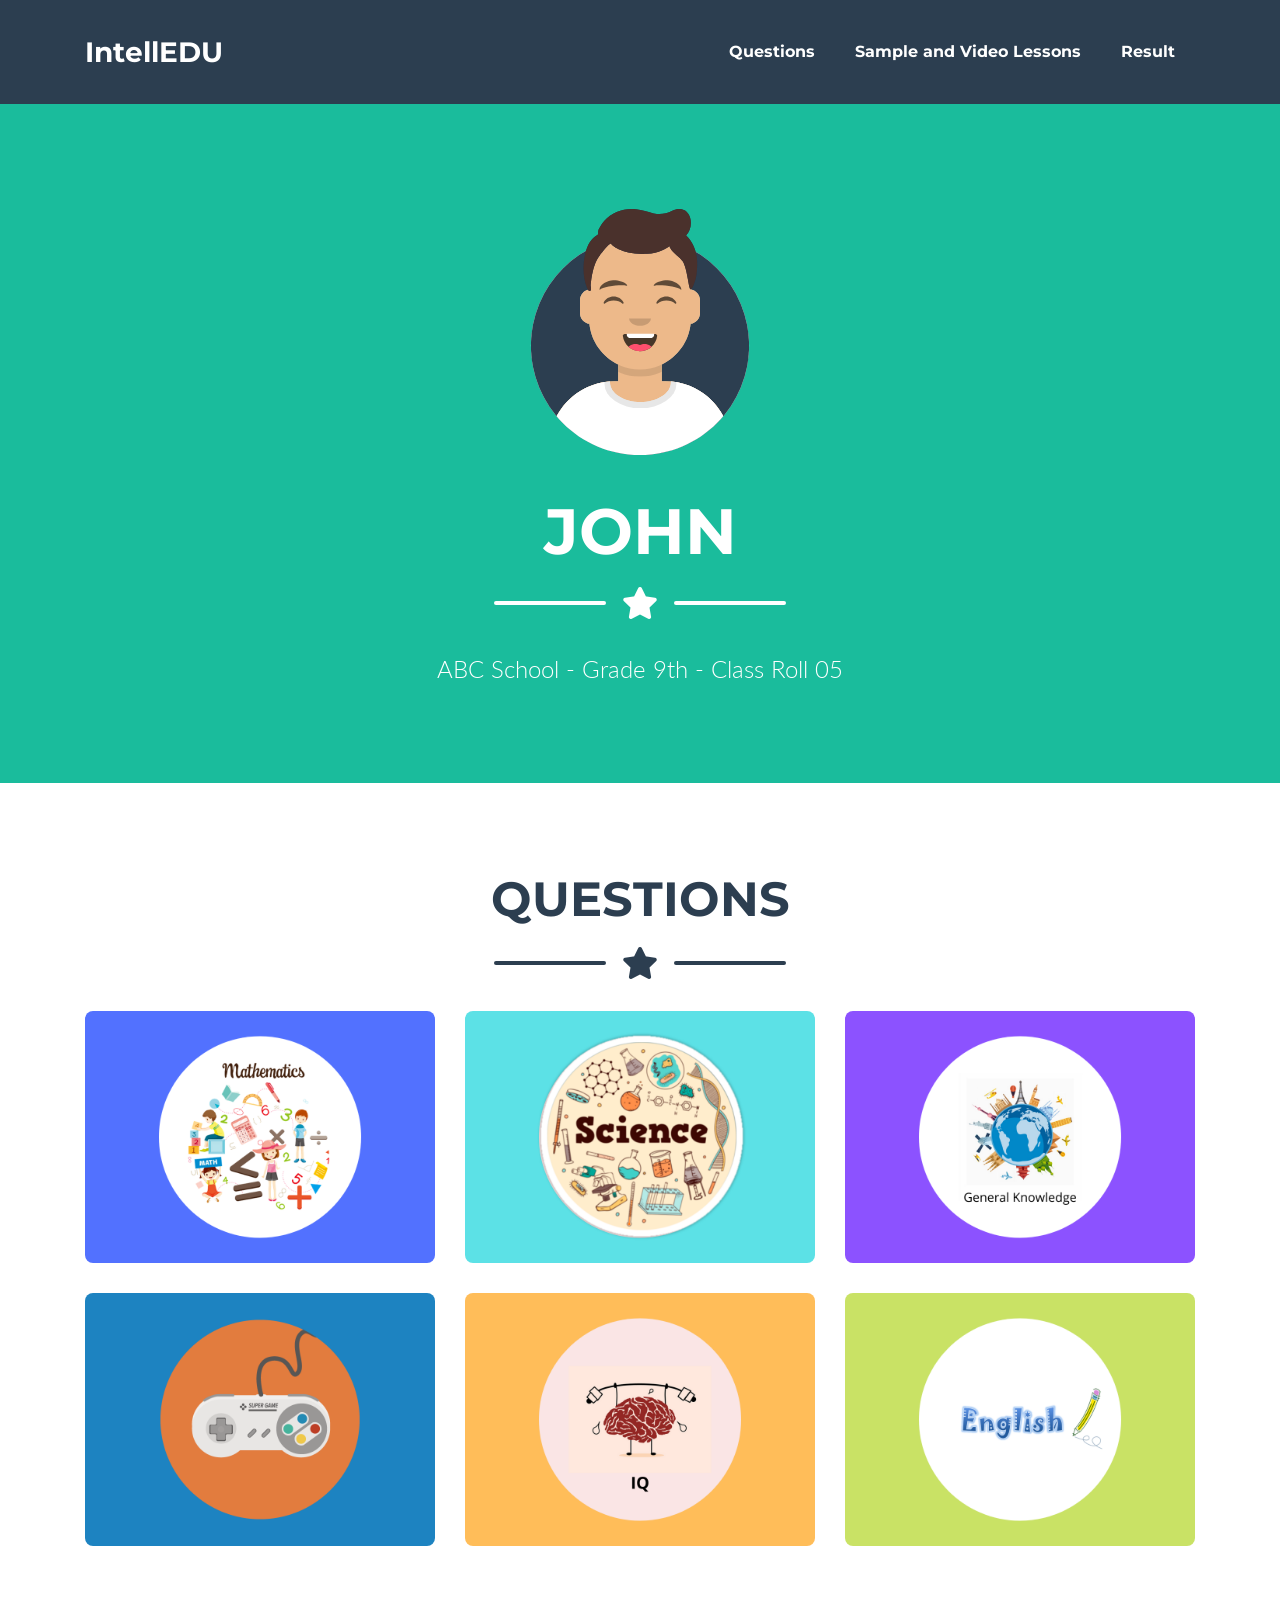
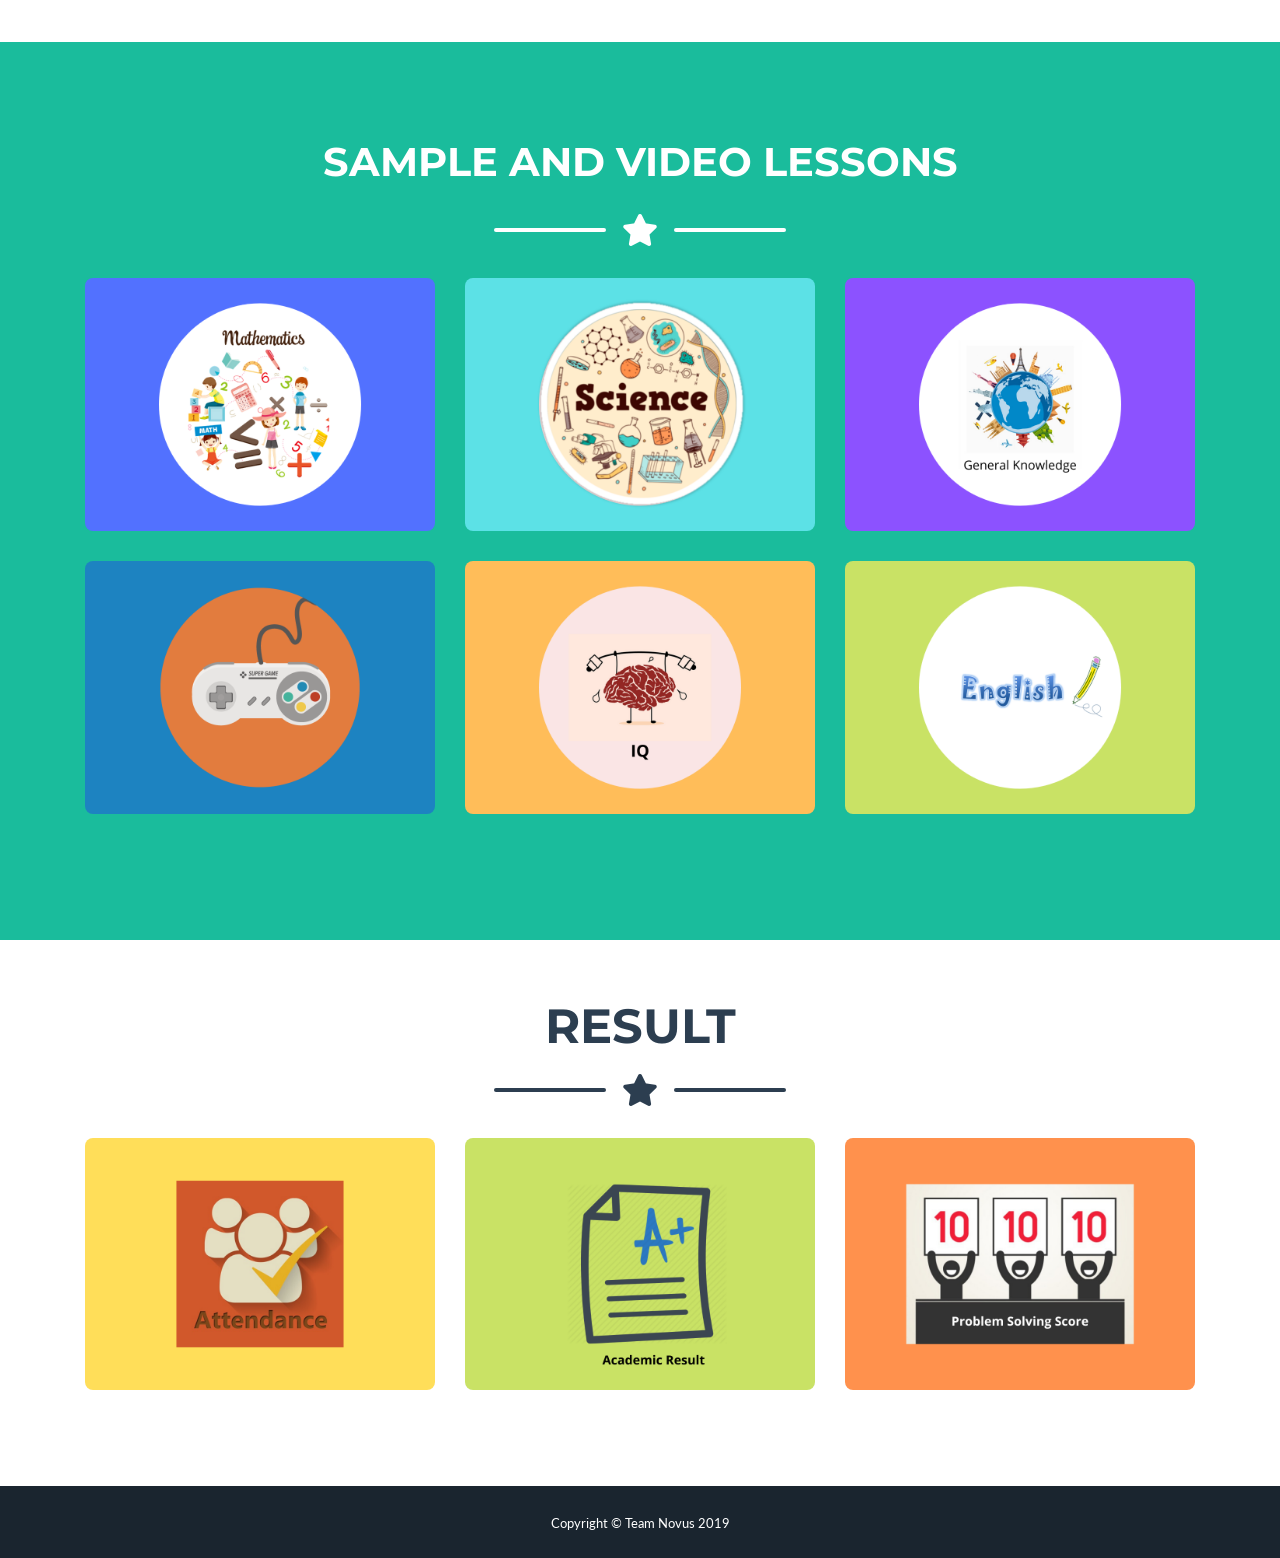
==== commit 5df81293: "Push" ====
--- a/index.html
+++ b/index.html
@@ -8,7 +8,7 @@
   <meta name="description" content="">
   <meta name="author" content="">
 
-  <title>Education System</title>
+  <title>IntellEDU</title>
 
   <!-- Custom fonts for this theme -->
   <link href="vendor/fontawesome-free/css/all.min.css" rel="stylesheet" type="text/css">
@@ -23,9 +23,9 @@
 <body id="page-top">
 
   <!-- Navigation -->
-  <nav class="navbar navbar-expand-lg bg-secondary text-uppercase fixed-top" id="mainNav">
+  <nav class="navbar navbar-expand-lg bg-secondary  fixed-top" id="mainNav">
     <div class="container">
-      <a class="navbar-brand js-scroll-trigger" href="#page-top">Education System</a>
+      <a class="navbar-brand js-scroll-trigger" href="#page-top">IntellEDU</a>
       <button class="navbar-toggler navbar-toggler-right text-uppercase font-weight-bold bg-primary text-white rounded" type="button" data-toggle="collapse" data-target="#navbarResponsive" aria-controls="navbarResponsive" aria-expanded="false" aria-label="Toggle navigation">
         Menu
         <i class="fas fa-bars"></i>
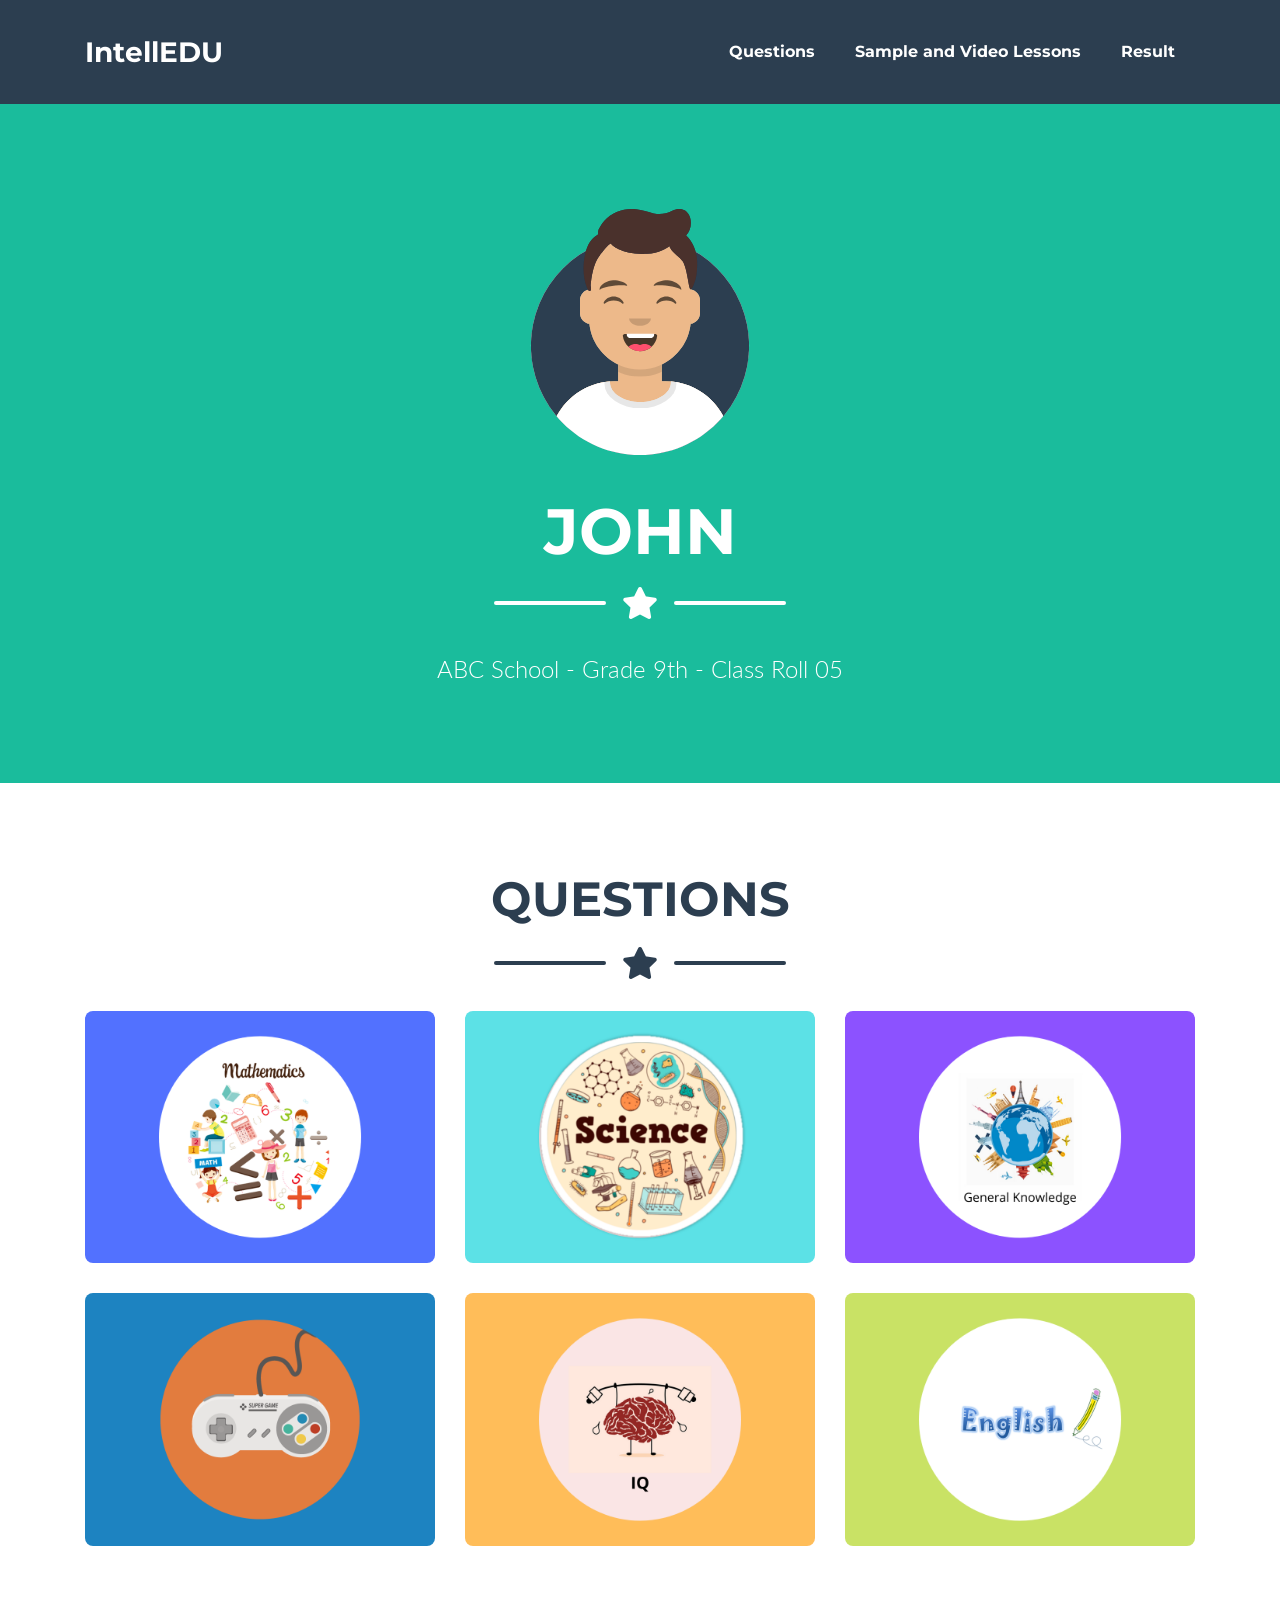
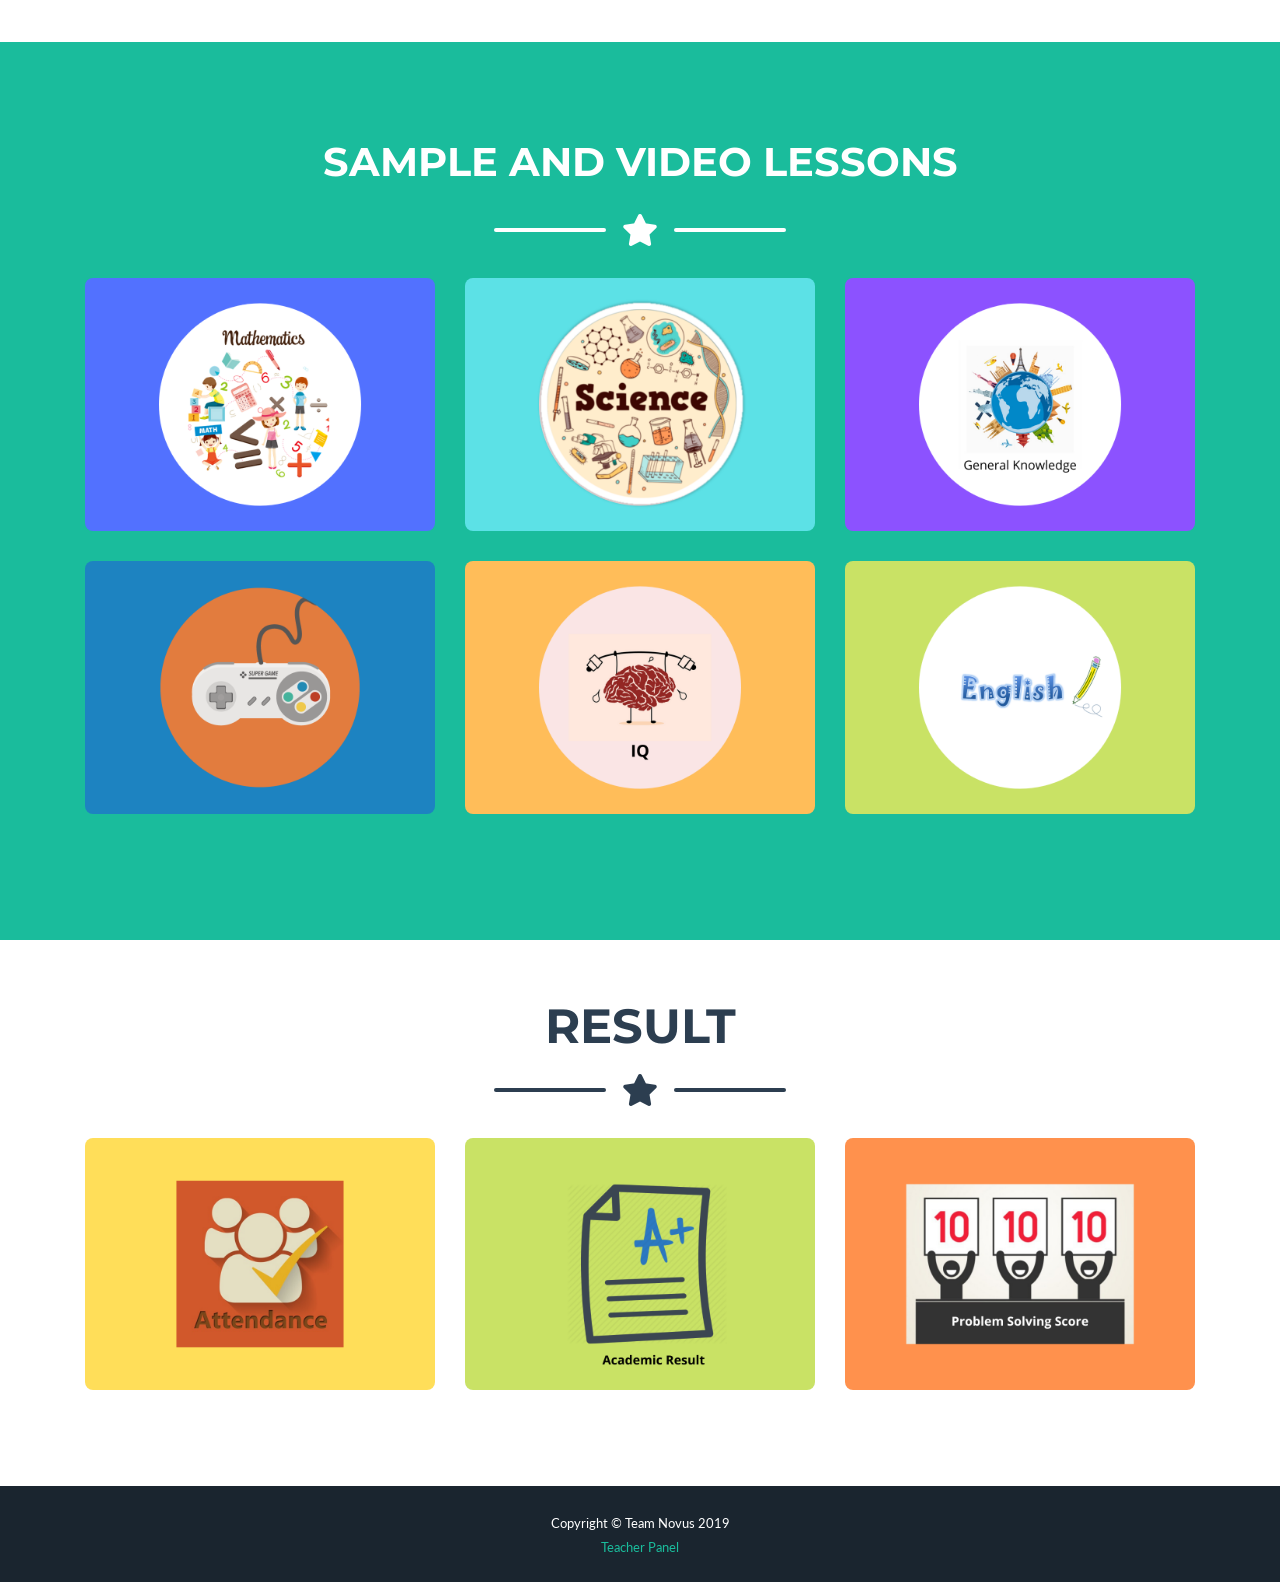
==== commit 90ff0957: "link added" ====
--- a/index.html
+++ b/index.html
@@ -335,6 +335,9 @@
   <section class="copyright py-4 text-center text-white">
     <div class="container">
       <small>Copyright &copy; Team Novus 2019</small>
+    </br>
+      <small><a href="teacher.html">Teacher Panel</a> </small>
+
     </div>
   </section>
 
